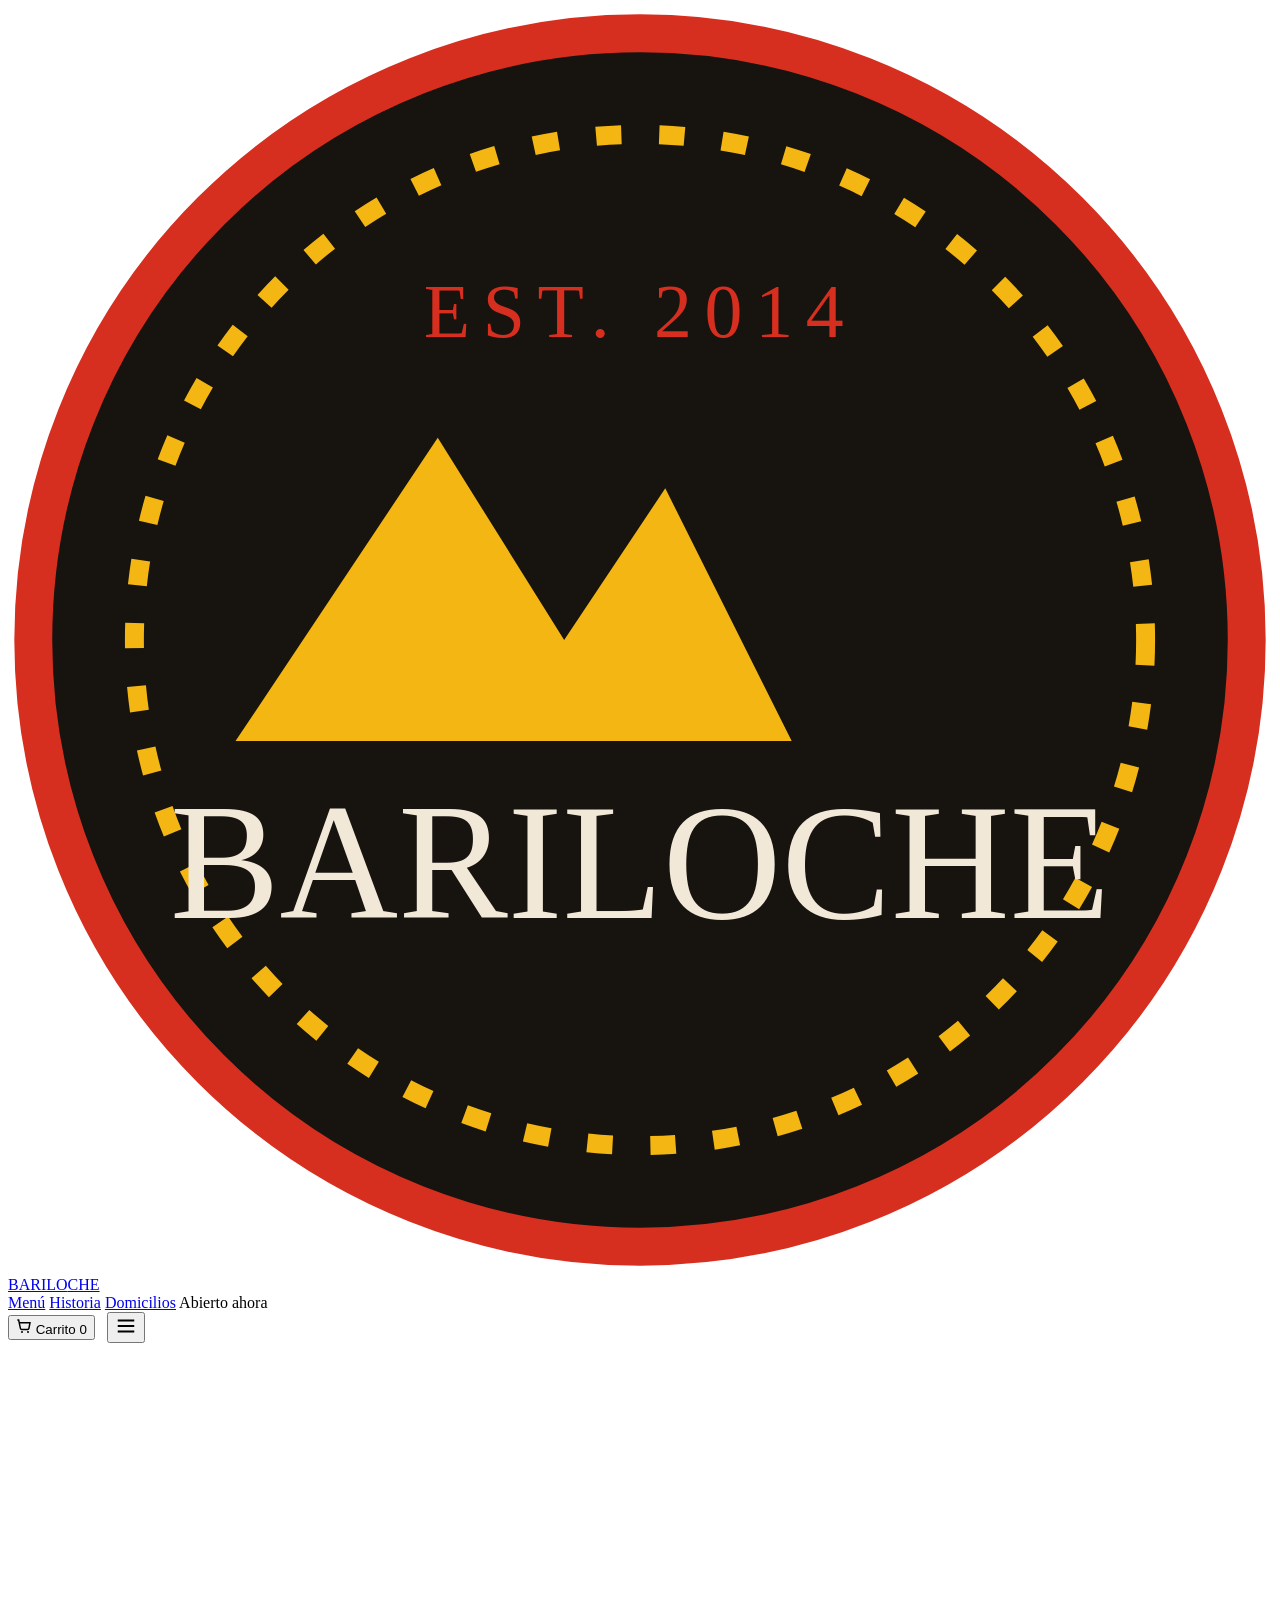
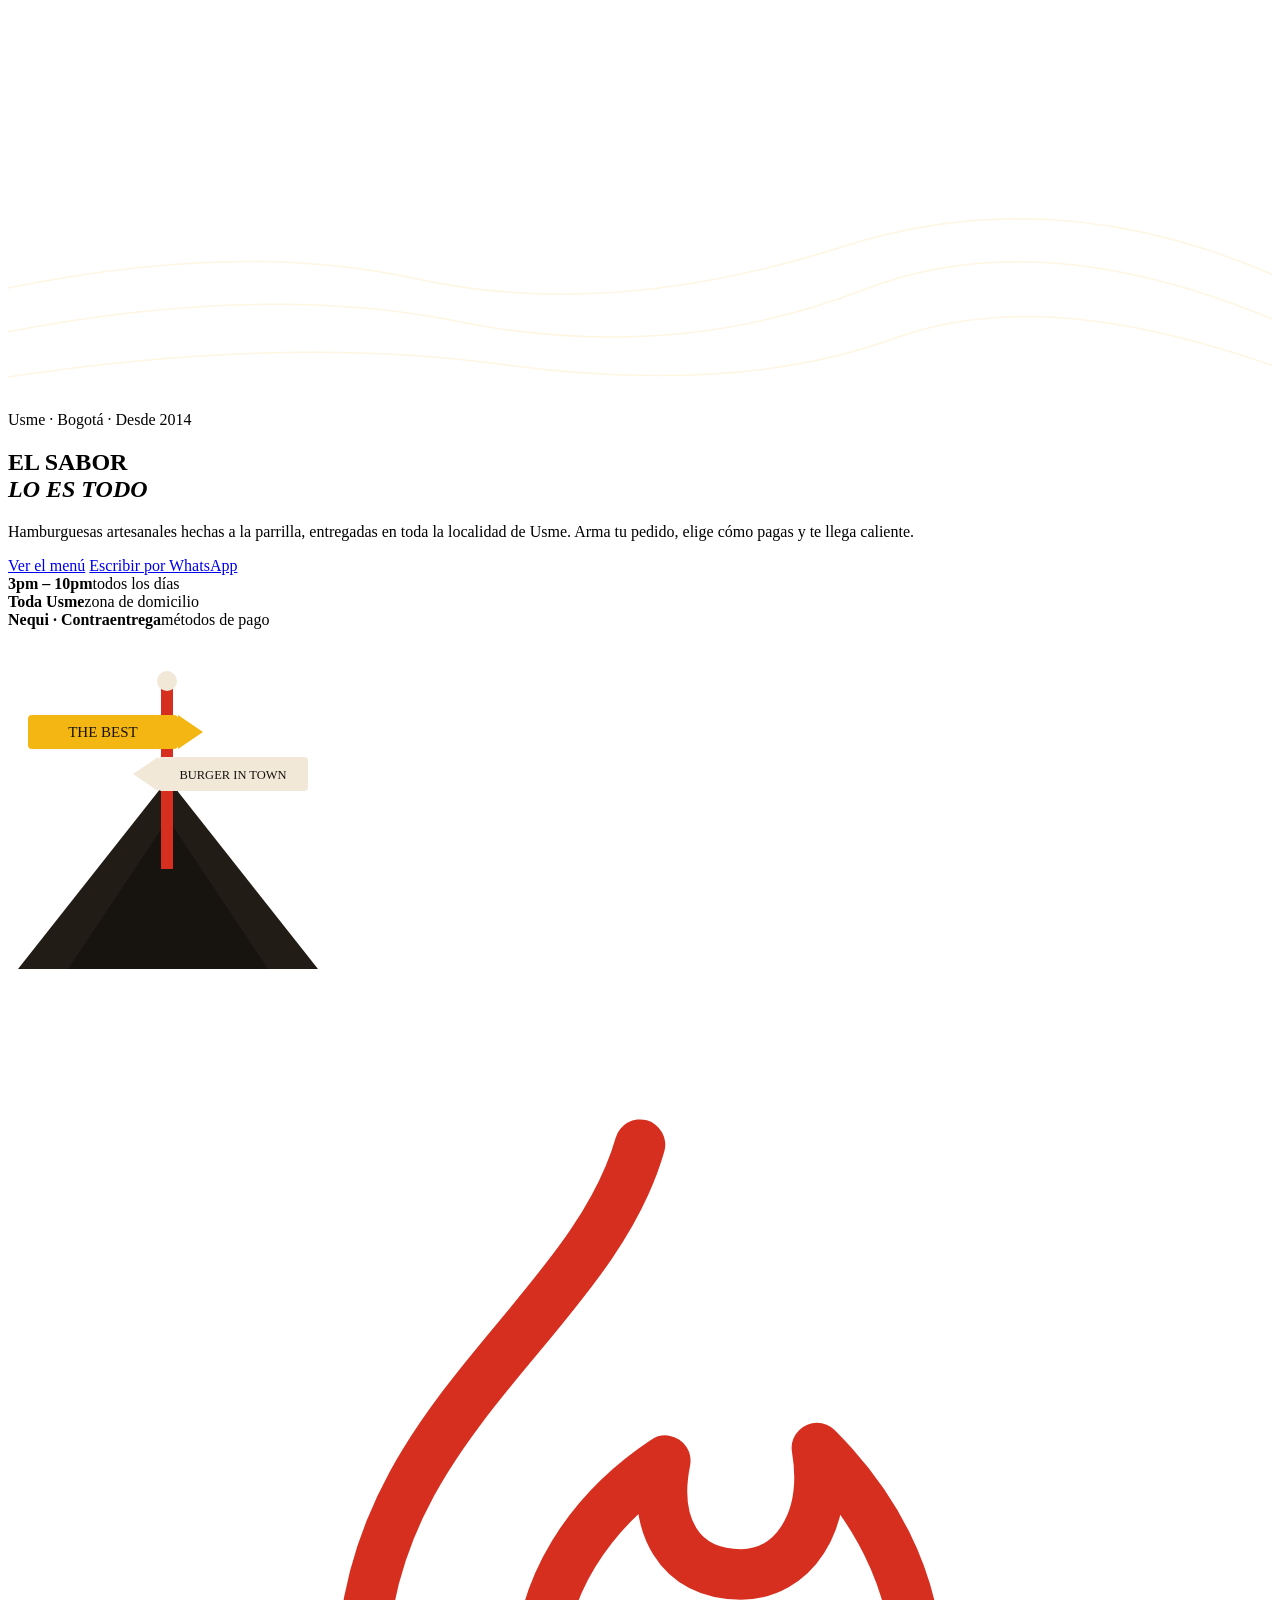
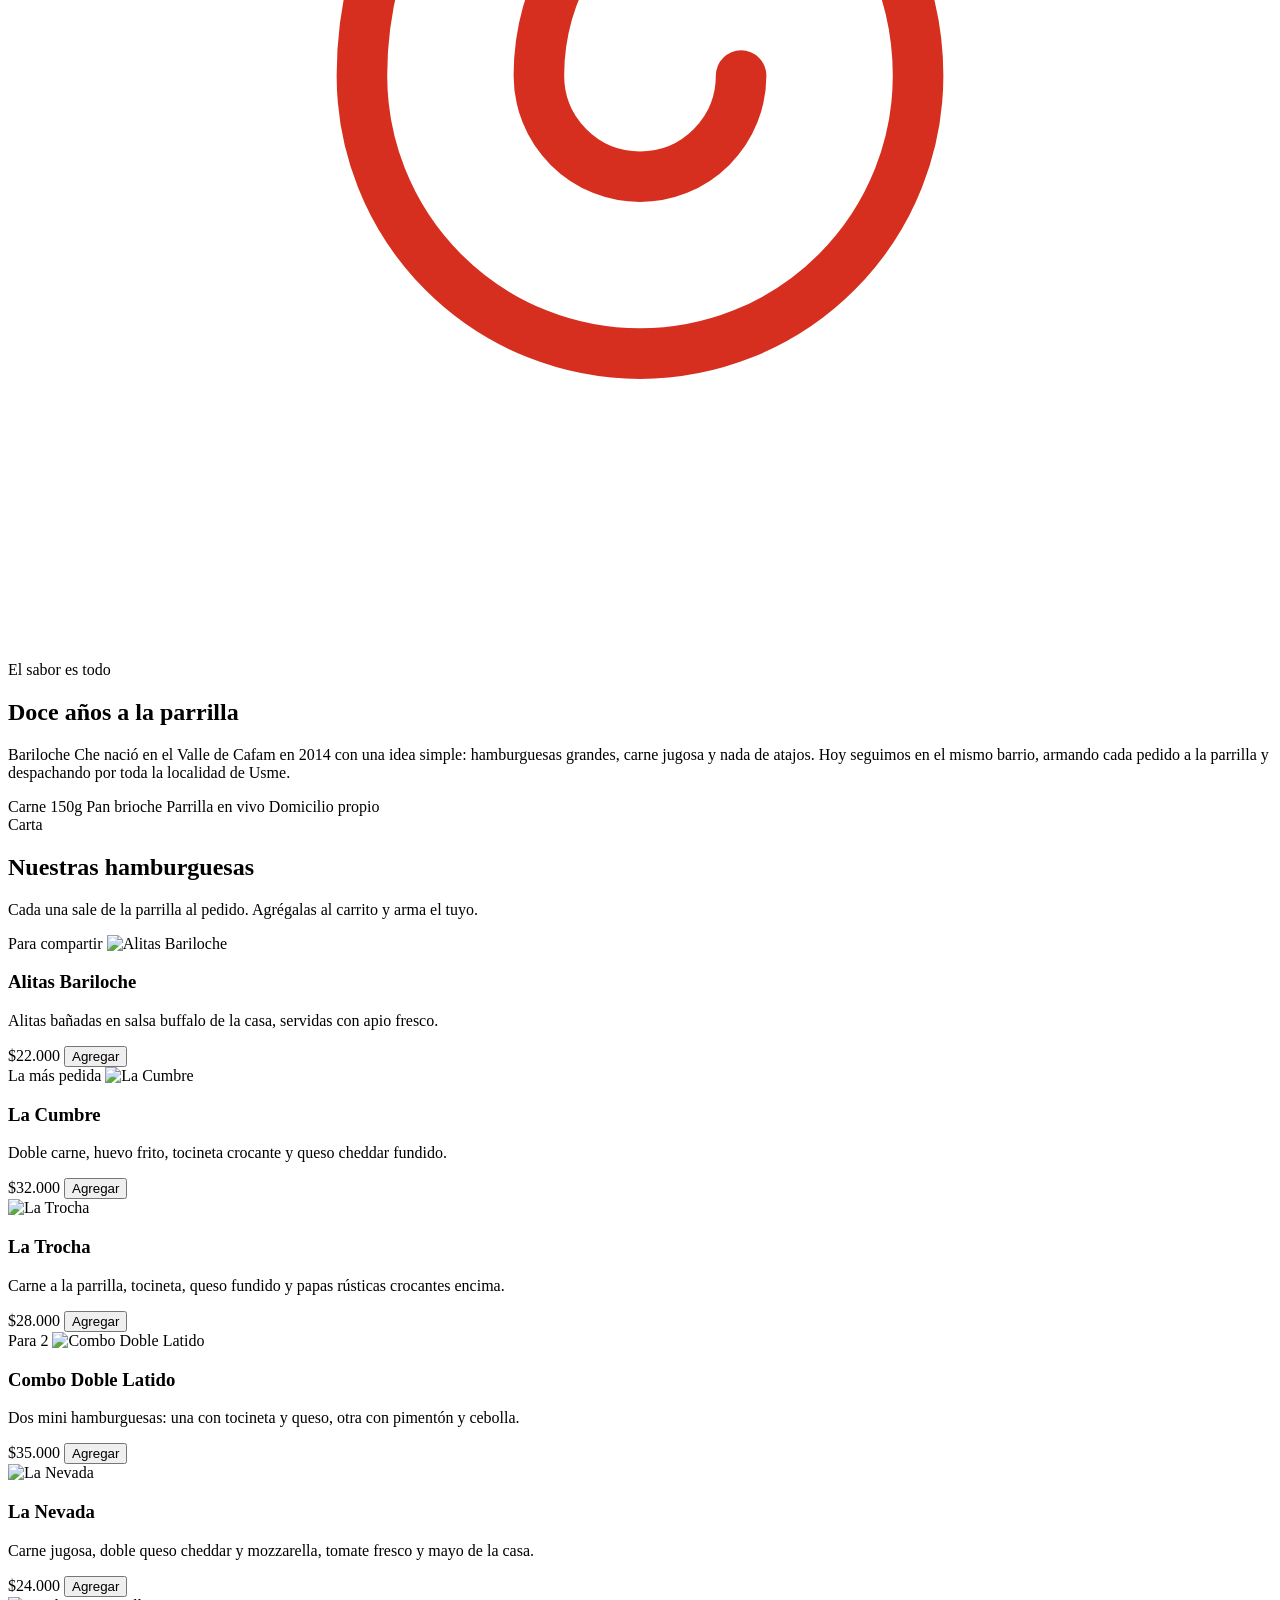
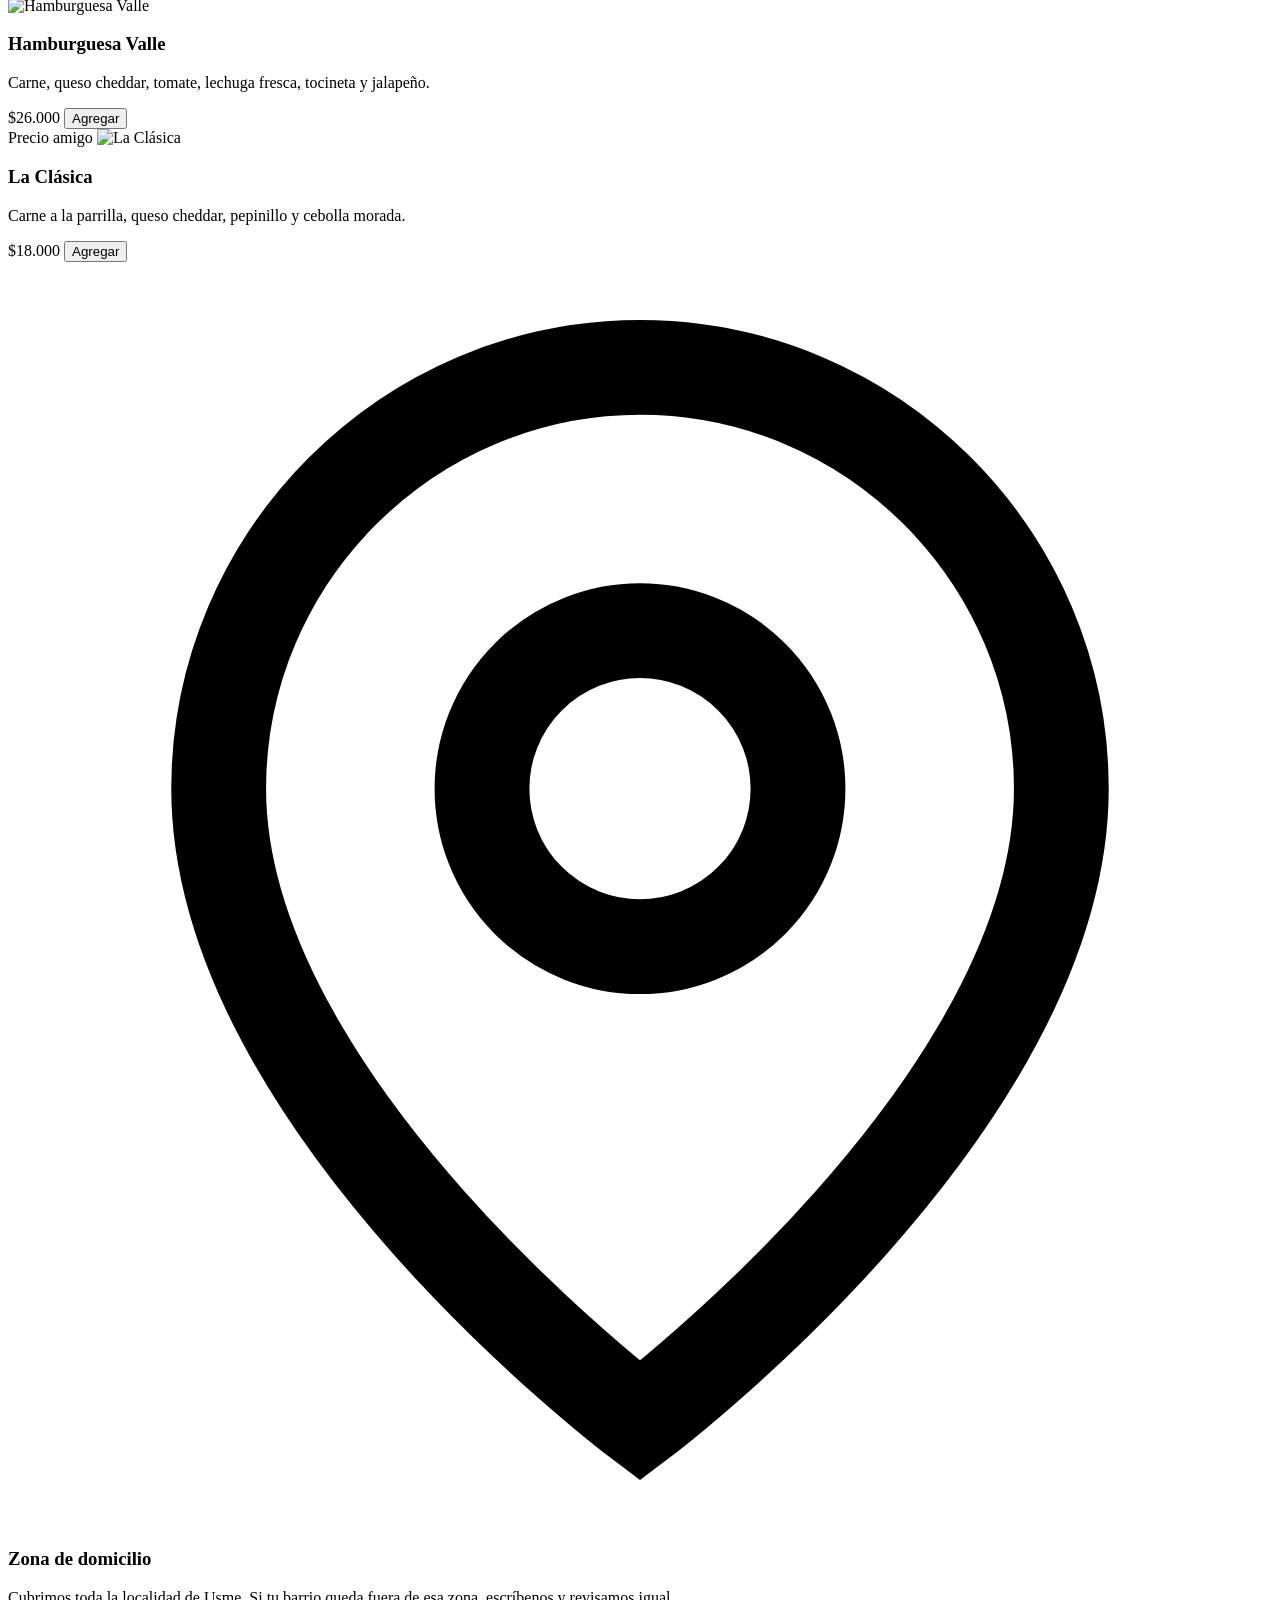
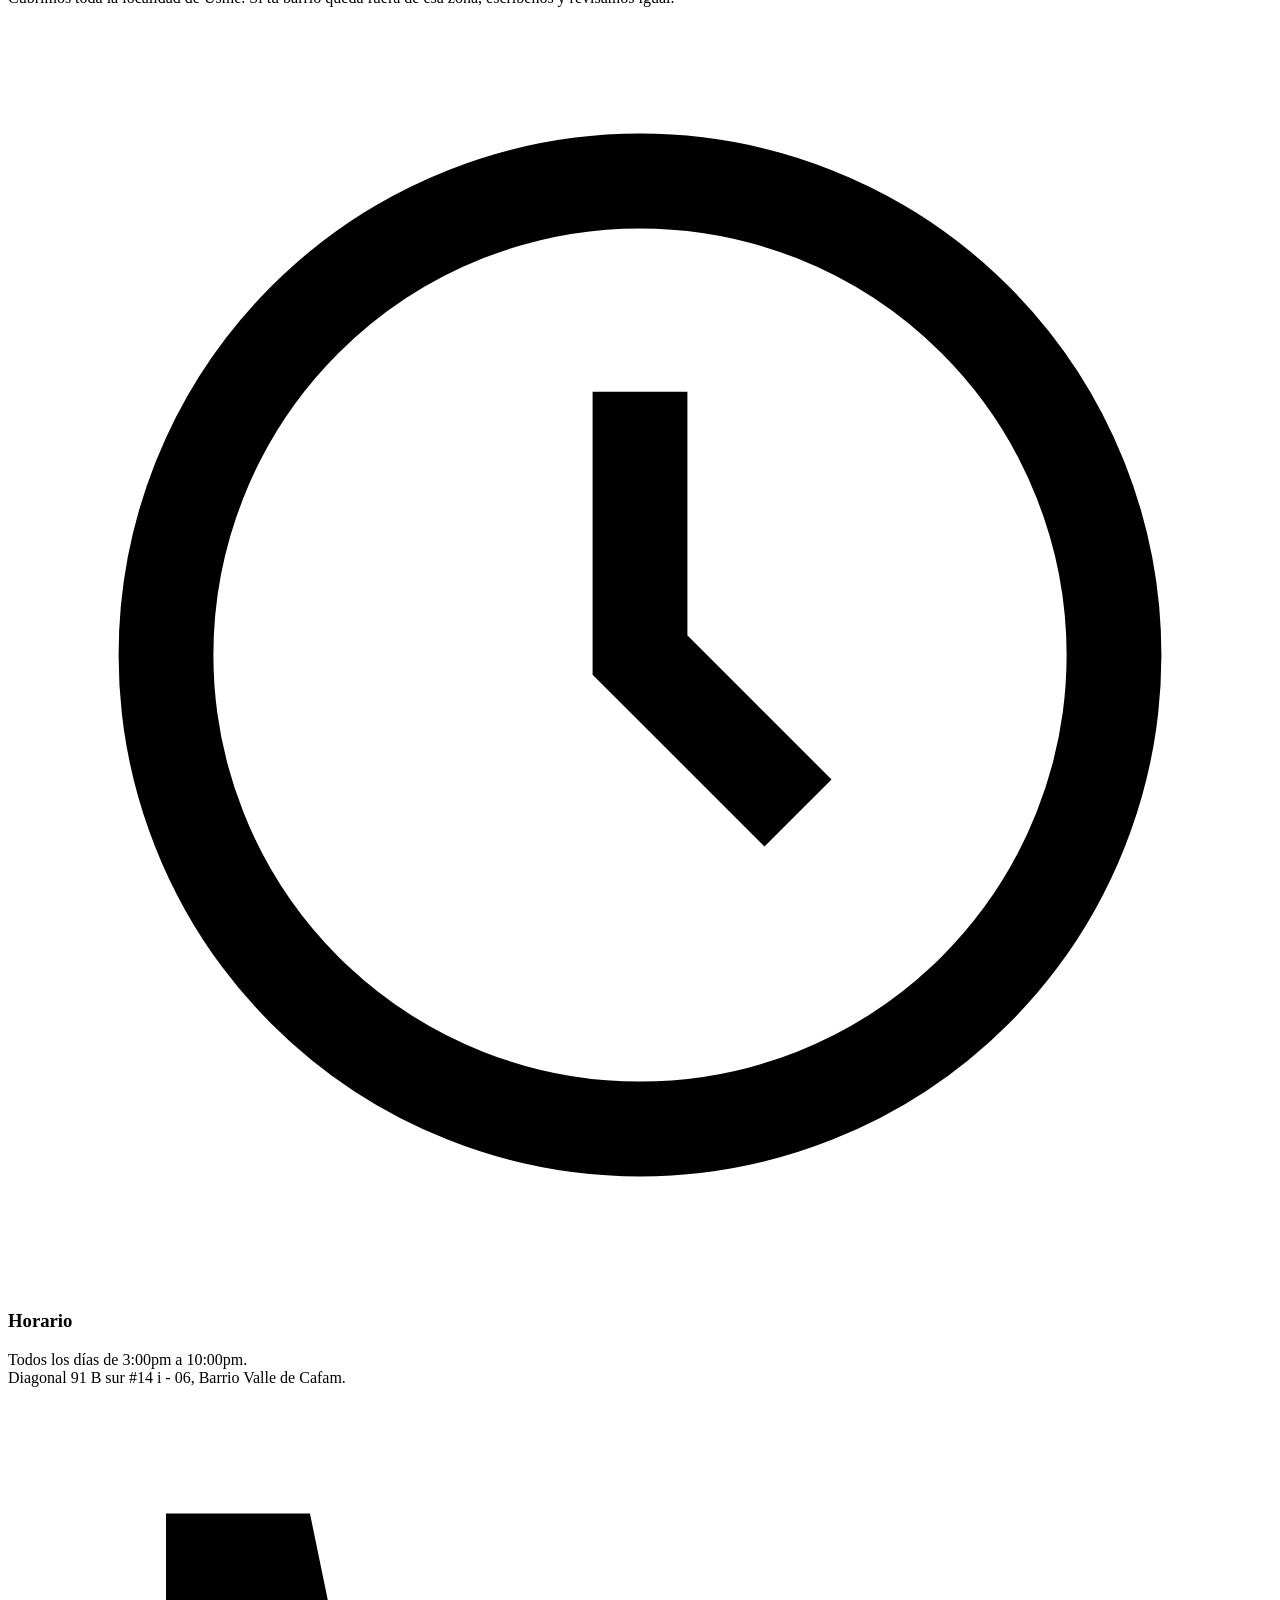
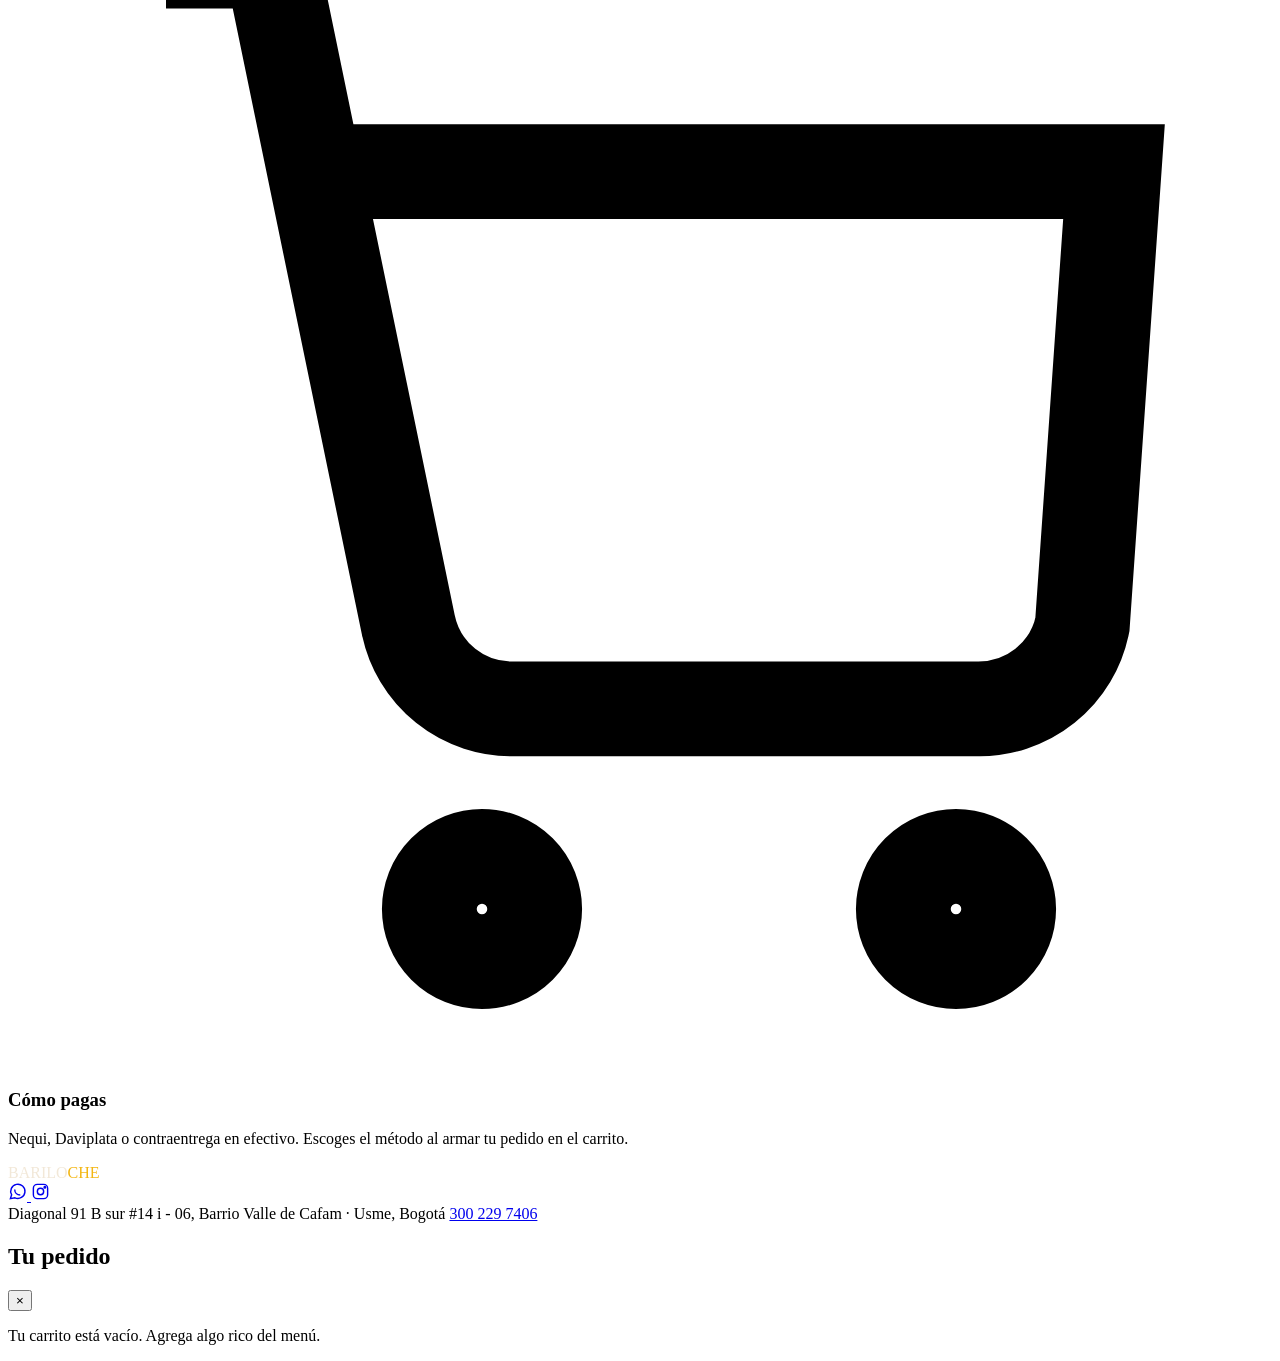
==== index.html @ b3e3cf49 "Rename index (12).html to index.html" ====
<!DOCTYPE html>
<html lang="es">
<head>
<meta charset="UTF-8">
<meta name="viewport" content="width=device-width, initial-scale=1.0">
<title>Bariloche Che · Hamburguesas artesanales en Usme, Bogotá</title>
<meta name="description" content="Bariloche Che — hamburguesas artesanales desde 2014. Pide en línea, con domicilio a toda la localidad de Usme. El sabor lo es todo.">
<link rel="preconnect" href="https://fonts.googleapis.com">
<link rel="stylesheet" href="styles.css">
</head>
<body>

<header class="site-header">
  <div class="container">
    <a href="#" class="brand-mark">
      <svg class="brand-badge" viewBox="0 0 100 100" xmlns="http://www.w3.org/2000/svg">
        <circle cx="50" cy="50" r="48" fill="#17130F"/>
        <circle cx="50" cy="50" r="48" fill="none" stroke="#D62F1F" stroke-width="3"/>
        <circle cx="50" cy="50" r="40" fill="none" stroke="#F3B613" stroke-width="1.5" stroke-dasharray="2 3"/>
        <path d="M18 58 L34 34 L44 50 L52 38 L62 58 Z" fill="#F3B613"/>
        <text x="50" y="72" text-anchor="middle" font-family="Anton" font-size="13" fill="#F2E8D8">BARILOCHE</text>
        <text x="50" y="26" text-anchor="middle" font-family="Space Mono" font-size="6" fill="#D62F1F" letter-spacing="1">EST. 2014</text>
      </svg>
      <div class="brand-word">BARILO<span>CHE</span></div>
    </a>
    <nav class="main-nav" id="mainNav">
      <a href="#menu">Menú</a>
      <a href="#historia">Historia</a>
      <a href="#domicilios">Domicilios</a>
      <span class="status-pill" id="statusPill"><span class="status-dot"></span><span id="statusText">Consultando horario</span></span>
    </nav>
    <div style="display:flex; align-items:center; gap:12px;">
      <button class="cart-btn" id="cartOpenBtn" aria-label="Ver carrito">
        <svg width="16" height="16" viewBox="0 0 24 24" fill="none" stroke="currentColor" stroke-width="2.2"><circle cx="9" cy="21" r="1.5" fill="currentColor" stroke="none"/><circle cx="18" cy="21" r="1.5" fill="currentColor" stroke="none"/><path d="M2 3h2l2.6 12.6a2 2 0 0 0 2 1.6h8.8a2 2 0 0 0 2-1.6L21 7H5.2"/></svg>
        <span id="cartLabel">Carrito</span>
        <span class="cart-count" id="cartCount">0</span>
      </button>
      <button class="nav-toggle" id="navToggle" aria-label="Abrir menú de navegación">
        <svg width="22" height="22" viewBox="0 0 24 24" fill="none" stroke="currentColor" stroke-width="2"><path d="M3 6h18M3 12h18M3 18h18"/></svg>
      </button>
    </div>
  </div>
</header>

<section class="hero">
  <svg class="contour-field" viewBox="0 0 1180 620" preserveAspectRatio="none" xmlns="http://www.w3.org/2000/svg">
    <g fill="none" stroke="#F3B613" stroke-opacity="0.12" stroke-width="1.4">
      <path d="M-50 520 Q 200 460 380 500 T 780 470 T 1230 520" />
      <path d="M-50 560 Q 220 500 420 540 T 800 510 T 1230 560" />
      <path d="M-50 600 Q 240 550 460 580 T 830 555 T 1230 600" />
    </g>
  </svg>
  <div class="container">
    <div class="hero-copy">
      <span class="eyebrow">Usme · Bogotá · Desde 2014</span>
      <h1 class="hero-title">EL SABOR<br><em>LO ES TODO</em></h1>
      <p class="hero-sub">Hamburguesas artesanales hechas a la parrilla, entregadas en toda la localidad de Usme. Arma tu pedido, elige cómo pagas y te llega caliente.</p>
      <div class="hero-ctas">
        <a href="#menu" class="btn btn-primary">Ver el menú</a>
        <a href="https://wa.me/573002297406" target="_blank" rel="noopener" class="btn btn-ghost">Escribir por WhatsApp</a>
      </div>
      <div class="hero-meta">
        <div><strong>3pm – 10pm</strong>todos los días</div>
        <div><strong>Toda Usme</strong>zona de domicilio</div>
        <div><strong>Nequi · Contraentrega</strong>métodos de pago</div>
      </div>
    </div>
    <div class="signpost-wrap">
      <svg width="320" height="360" viewBox="0 0 320 360" xmlns="http://www.w3.org/2000/svg">
        <polygon points="10,340 160,150 310,340" fill="#221C16"/>
        <polygon points="60,340 160,190 260,340" fill="#17130F"/>
        <rect x="153" y="60" width="12" height="180" fill="#D62F1F"/>
        <g id="signArrow1">
          <rect x="20" y="86" width="150" height="34" rx="4" fill="#F3B613"/>
          <polygon points="170,86 195,103 170,120" fill="#F3B613"/>
          <text x="95" y="108" text-anchor="middle" font-family="Anton" font-size="15" fill="#17130F">THE BEST</text>
        </g>
        <g id="signArrow2">
          <rect x="150" y="128" width="150" height="34" rx="4" fill="#F2E8D8"/>
          <polygon points="150,128 125,145 150,162" fill="#F2E8D8"/>
          <text x="225" y="150" text-anchor="middle" font-family="Anton" font-size="12.5" fill="#17130F">BURGER IN TOWN</text>
        </g>
        <circle cx="159" cy="52" r="10" fill="#F2E8D8"/>
      </svg>
    </div>
  </div>
</section>

<section class="story" id="historia">
  <div class="container">
    <svg class="story-icon" viewBox="0 0 100 100" xmlns="http://www.w3.org/2000/svg">
      <path d="M50 12c-4 14-22 22-22 42a22 22 0 0 0 44 0c0-8-4-14-8-18 1 6-2 10-6 10-5 0-7-4-6-9-6 4-10 10-10 17a8 8 0 0 0 16 0" fill="none" stroke="#D62F1F" stroke-width="4" stroke-linecap="round" stroke-linejoin="round"/>
    </svg>
    <div>
      <span class="eyebrow">El sabor es todo</span>
      <h2>Doce años a la parrilla</h2>
      <p>Bariloche Che nació en el Valle de Cafam en 2014 con una idea simple: hamburguesas grandes, carne jugosa y nada de atajos. Hoy seguimos en el mismo barrio, armando cada pedido a la parrilla y despachando por toda la localidad de Usme.</p>
      <div class="story-tags">
        <span>Carne 150g</span>
        <span>Pan brioche</span>
        <span>Parrilla en vivo</span>
        <span>Domicilio propio</span>
      </div>
    </div>
  </div>
</section>

<section class="menu" id="menu">
  <div class="container">
    <div class="section-head">
      <div>
        <span class="eyebrow">Carta</span>
        <h2>Nuestras hamburguesas</h2>
        <p>Cada una sale de la parrilla al pedido. Agrégalas al carrito y arma el tuyo.</p>
      </div>
    </div>
    <div class="menu-grid" id="menuGrid"></div>
  </div>
</section>

<section class="zone" id="domicilios">
  <div class="container">
    <div class="zone-card">
      <svg class="icon" viewBox="0 0 24 24" fill="none" stroke="currentColor" stroke-width="1.8"><path d="M12 2c-4.4 0-8 3.6-8 8 0 6 8 12 8 12s8-6 8-12c0-4.4-3.6-8-8-8z"/><circle cx="12" cy="10" r="3"/></svg>
      <h3>Zona de domicilio</h3>
      <p>Cubrimos toda la localidad de Usme. Si tu barrio queda fuera de esa zona, escríbenos y revisamos igual.</p>
    </div>
    <div class="zone-card">
      <svg class="icon" viewBox="0 0 24 24" fill="none" stroke="currentColor" stroke-width="1.8"><circle cx="12" cy="12" r="9"/><path d="M12 7v5l3 3"/></svg>
      <h3>Horario</h3>
      <p>Todos los días de 3:00pm a 10:00pm.<br>Diagonal 91 B sur #14 i - 06, Barrio Valle de Cafam.</p>
    </div>
    <div class="zone-card">
      <svg class="icon" viewBox="0 0 24 24" fill="none" stroke="currentColor" stroke-width="1.8"><path d="M3 3h2l2.6 12.6a2 2 0 0 0 2 1.6h8.8a2 2 0 0 0 2-1.6L21 7H5.2"/><circle cx="9" cy="21" r="1"/><circle cx="18" cy="21" r="1"/></svg>
      <h3>Cómo pagas</h3>
      <p>Nequi, Daviplata o contraentrega en efectivo. Escoges el método al armar tu pedido en el carrito.</p>
    </div>
  </div>
</section>

<footer class="site-footer">
  <div class="container">
    <div class="footer-top">
      <div class="brand-word" style="color:#F2E8D8;">BARILO<span style="color:#F3B613;">CHE</span></div>
      <div class="footer-socials">
        <a href="https://wa.me/573002297406" target="_blank" rel="noopener" aria-label="WhatsApp">
          <svg width="19" height="19" viewBox="0 0 24 24" fill="none" stroke="currentColor" stroke-width="1.8"><path d="M3 21l1.6-4.8A9 9 0 1 1 8.8 20L3 21z"/><path d="M8.5 9.5c0 4 3 7 7 7"/></svg>
        </a>
        <a href="https://instagram.com/barilo_che.co" target="_blank" rel="noopener" aria-label="Instagram">
          <svg width="19" height="19" viewBox="0 0 24 24" fill="none" stroke="currentColor" stroke-width="1.8"><rect x="3" y="3" width="18" height="18" rx="5"/><circle cx="12" cy="12" r="4"/><circle cx="17.5" cy="6.5" r="1"/></svg>
        </a>
      </div>
    </div>
    <div class="footer-bottom">
      <span>Diagonal 91 B sur #14 i - 06, Barrio Valle de Cafam · Usme, Bogotá</span>
      <a href="https://wa.me/573002297406" target="_blank" rel="noopener">300 229 7406</a>
    </div>
  </div>
</footer>

<div class="overlay" id="overlay"></div>

<aside class="cart-drawer" id="cartDrawer" aria-label="Carrito de compras">
  <div class="cart-head">
    <h2>Tu pedido</h2>
    <button class="cart-close" id="cartCloseBtn" aria-label="Cerrar carrito">&times;</button>
  </div>
  <div class="cart-items" id="cartItems">
    <p class="cart-empty">Tu carrito está vacío. Agrega algo rico del menú.</p>
  </div>
  <div class="cart-summary" id="cartSummary" style="display:none;">
    <div class="zone-note">Domicilios solo dentro de la localidad de Usme. El valor se confirma por WhatsApp según tu dirección.</div>
    <div class="summary-row"><span>Subtotal</span><span id="subtotalOut">$0</span></div>
    <div class="summary-row total"><span>Total</span><span id="totalOut">$0</span></div>
    <div class="eyebrow" style="margin: 14px 0 8px;">Método de pago</div>
    <div class="pay-options" id="payOptions">
      <button data-pay="Nequi" class="active">Nequi</button>
      <button data-pay="Daviplata">Daviplata</button>
      <button data-pay="Contraentrega">Contraentrega</button>
    </div>
    <button class="checkout-btn" id="checkoutBtn">
      <svg width="17" height="17" viewBox="0 0 24 24" fill="none" stroke="currentColor" stroke-width="2"><path d="M3 21l1.6-4.8A9 9 0 1 1 8.8 20L3 21z"/></svg>
      Enviar pedido por WhatsApp
    </button>
  </div>
</aside>

<div class="toast" id="toast"></div>

<script src="script.js"></script>
</body>
</html>
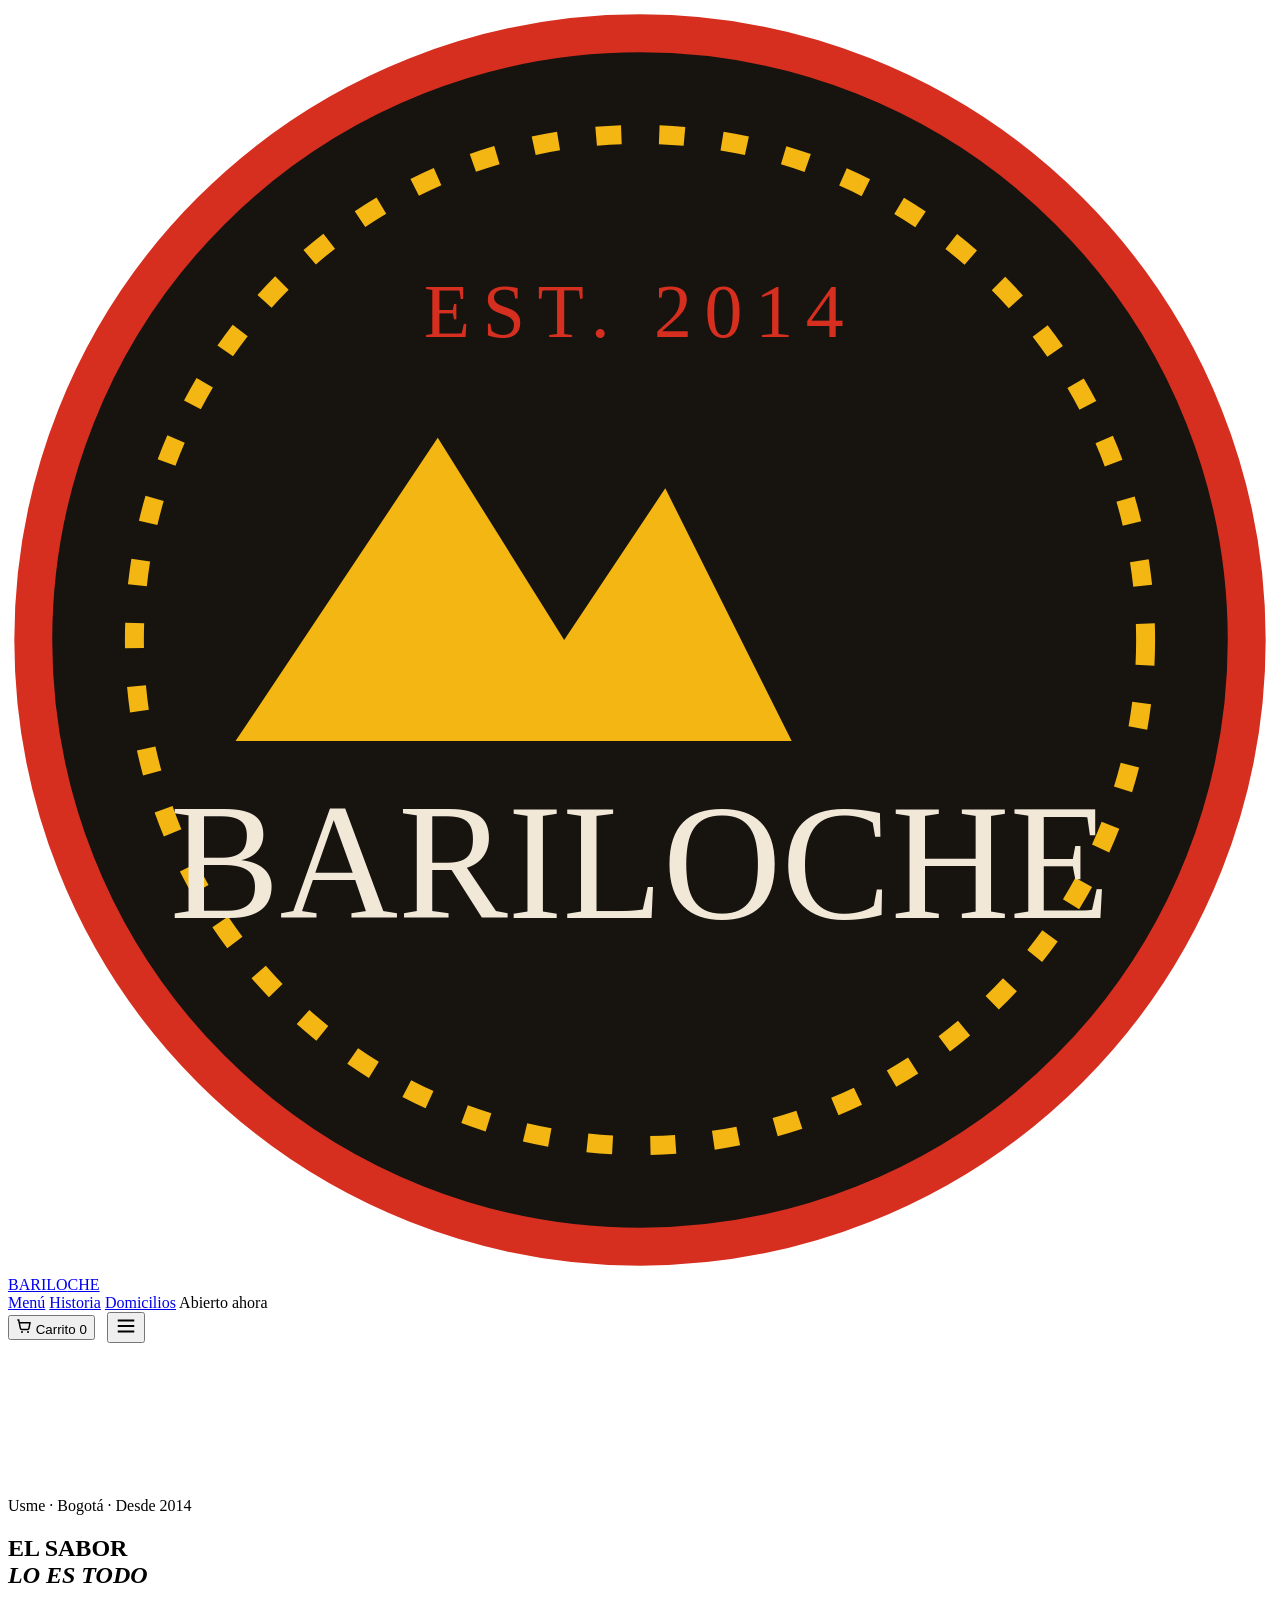
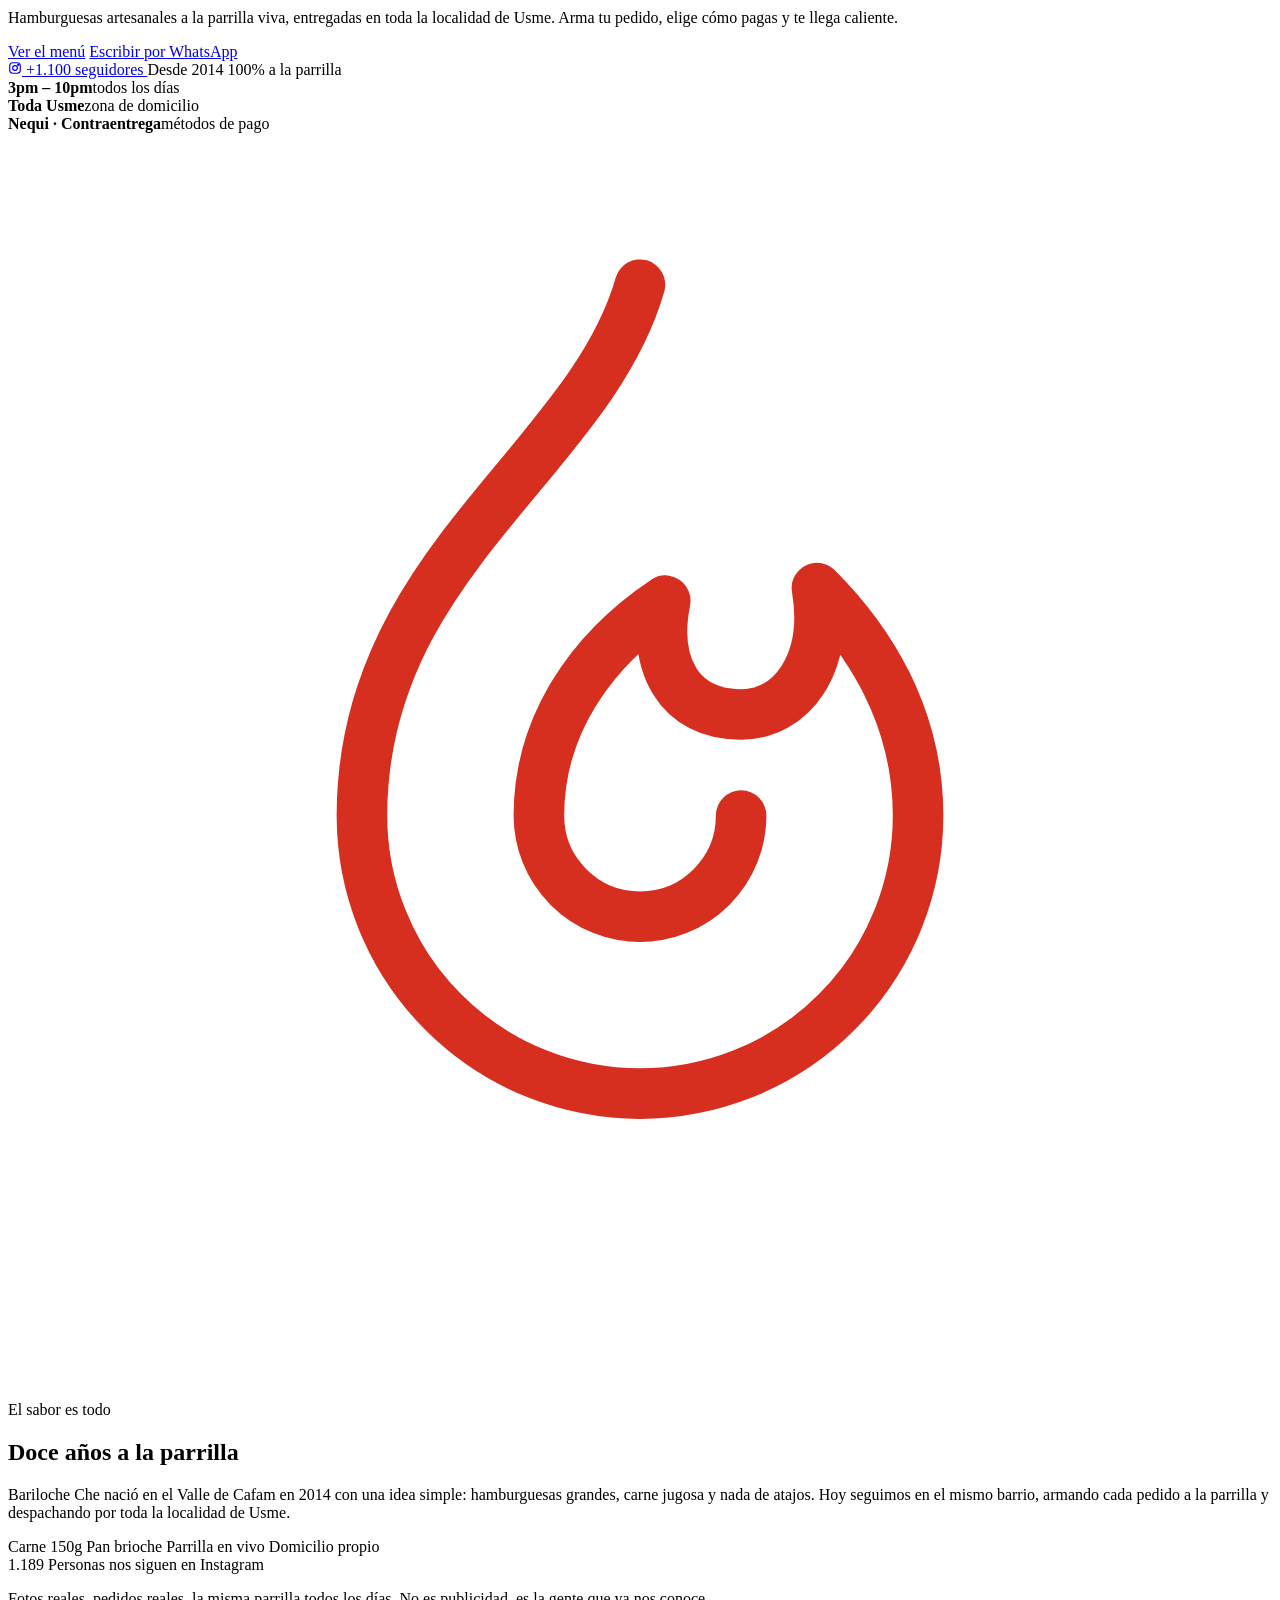
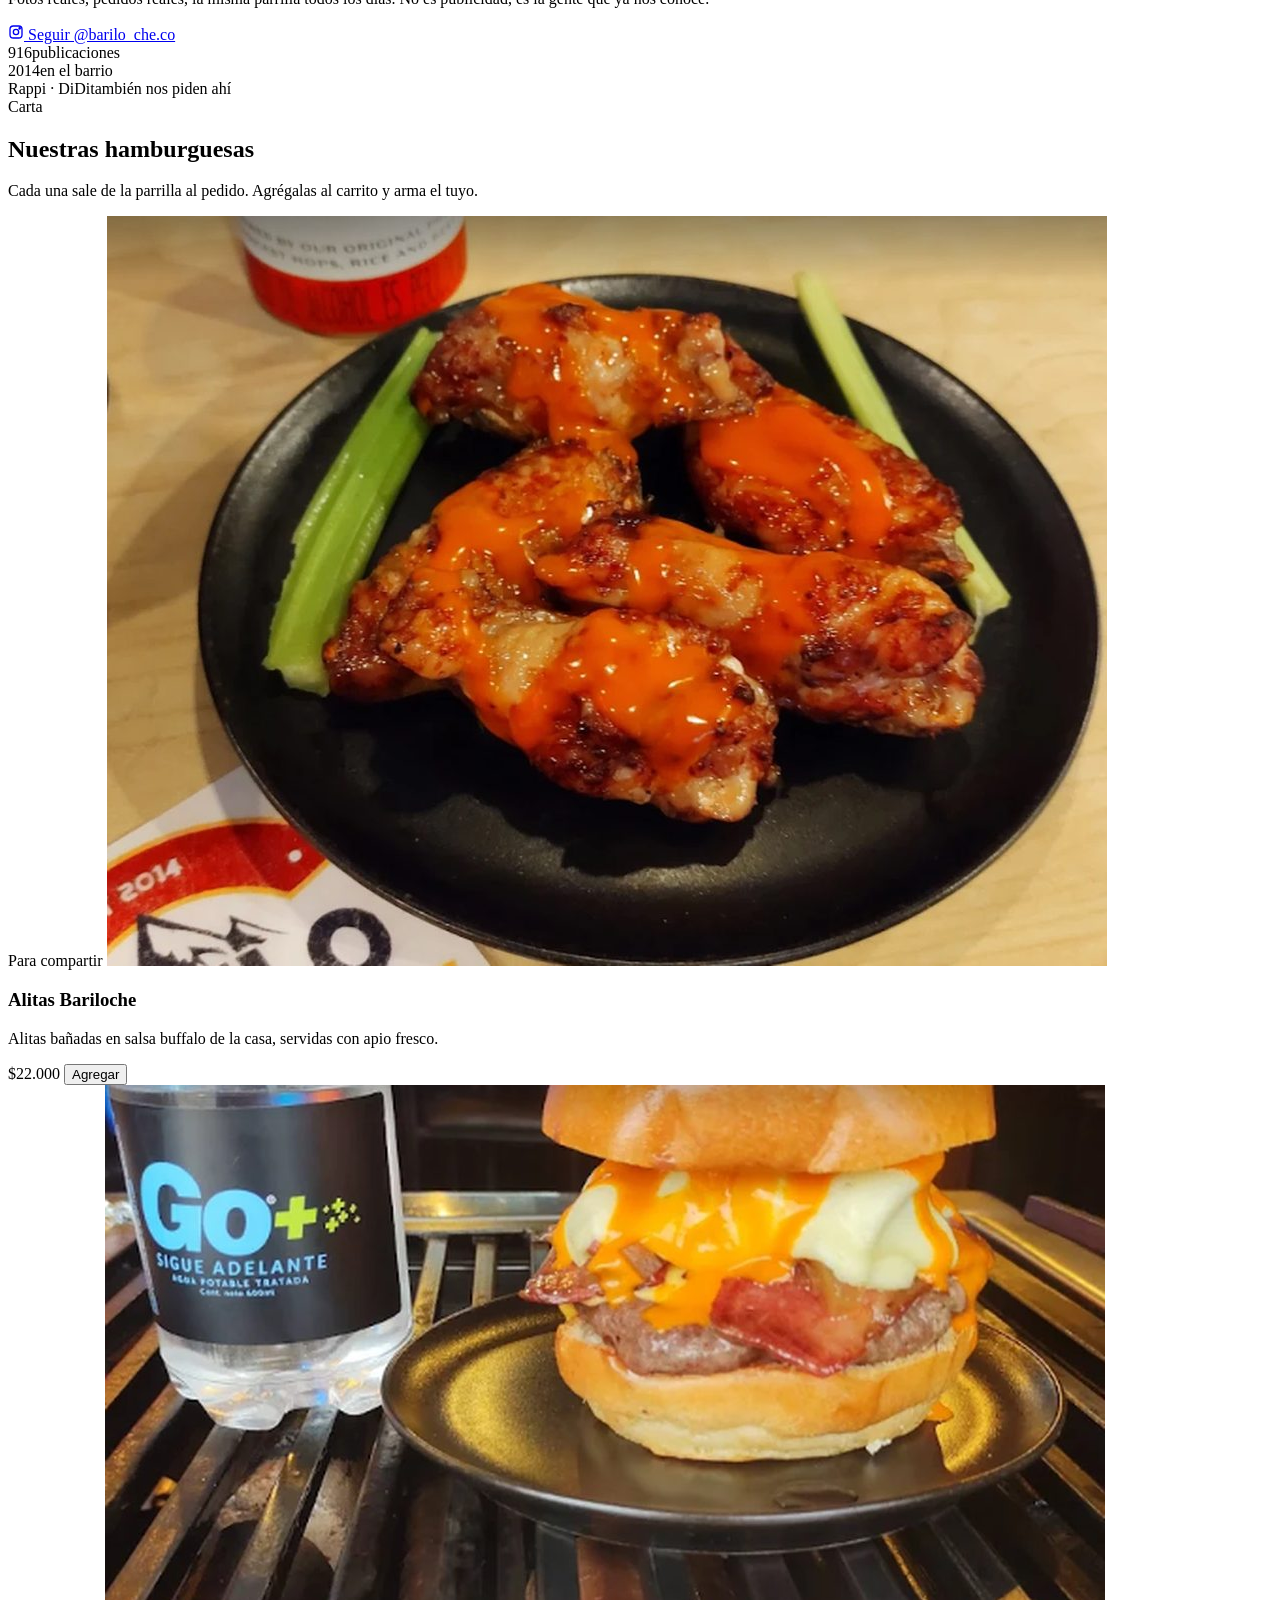
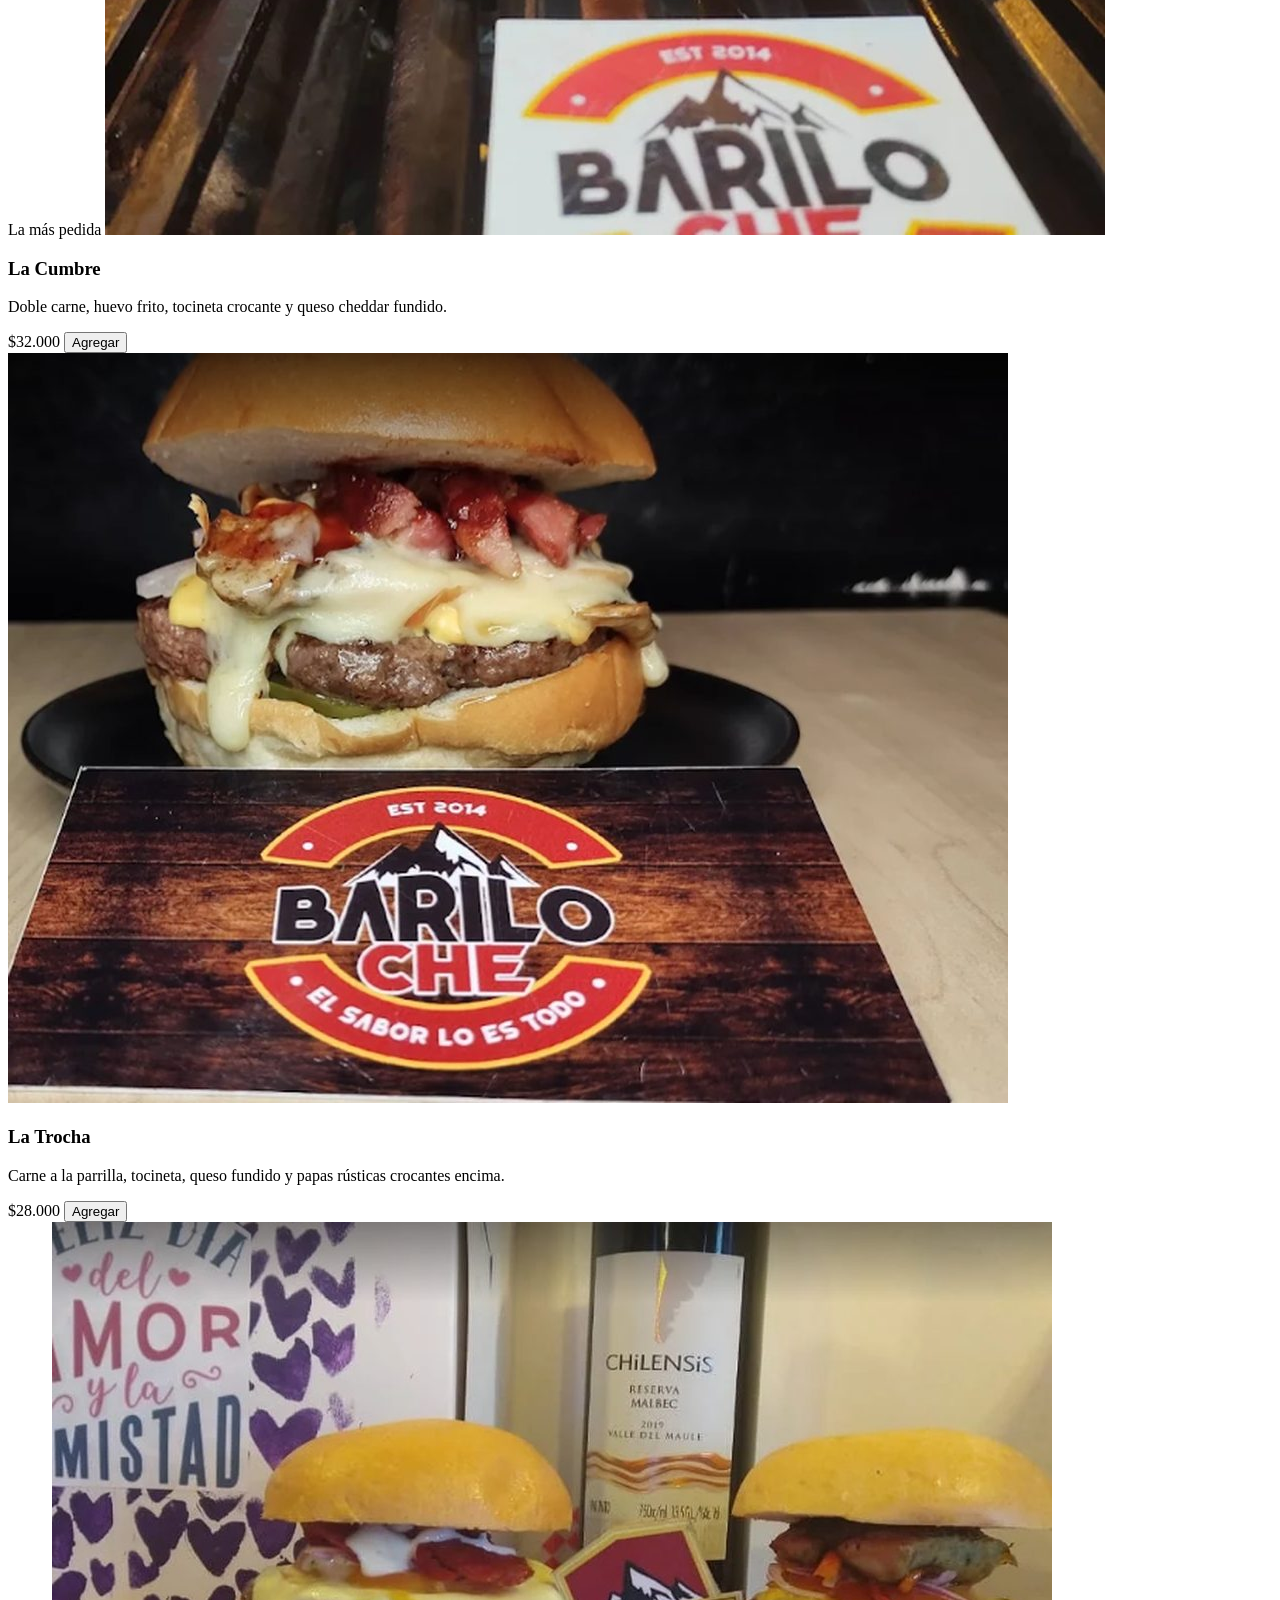
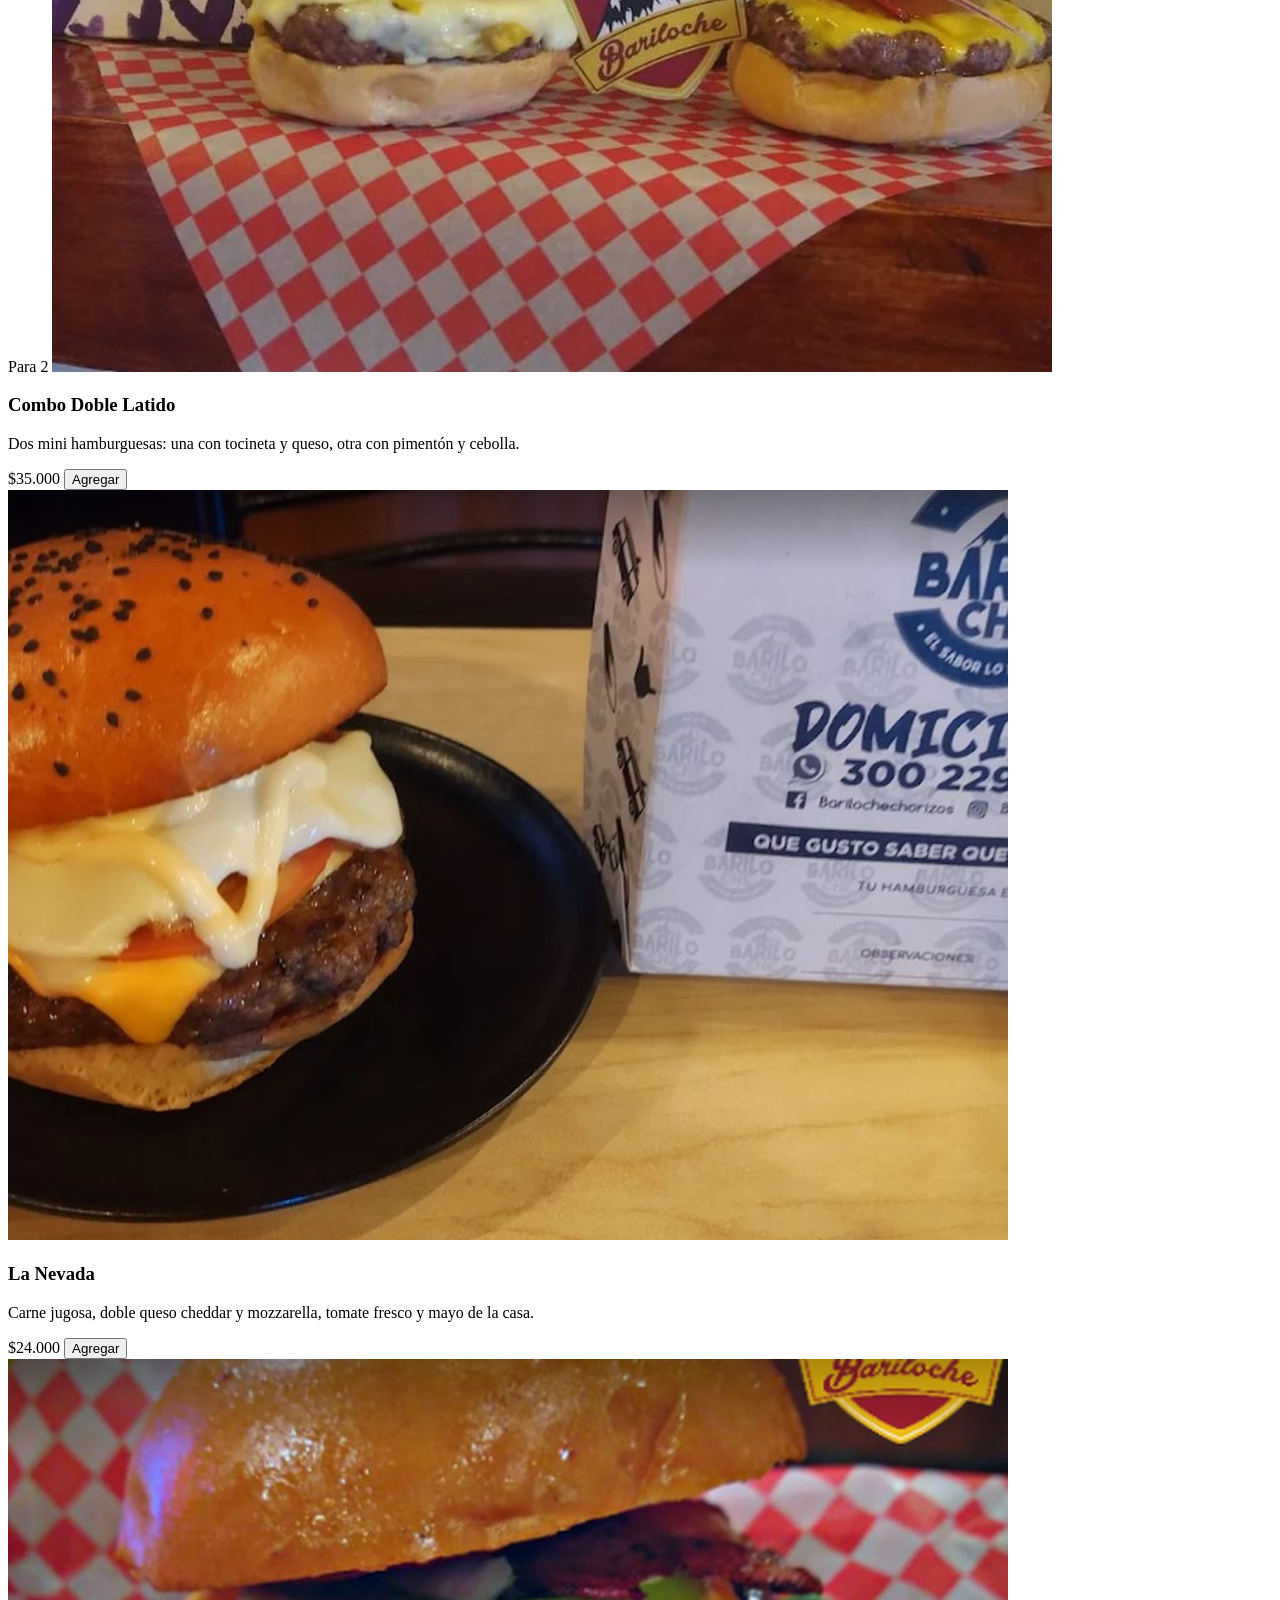
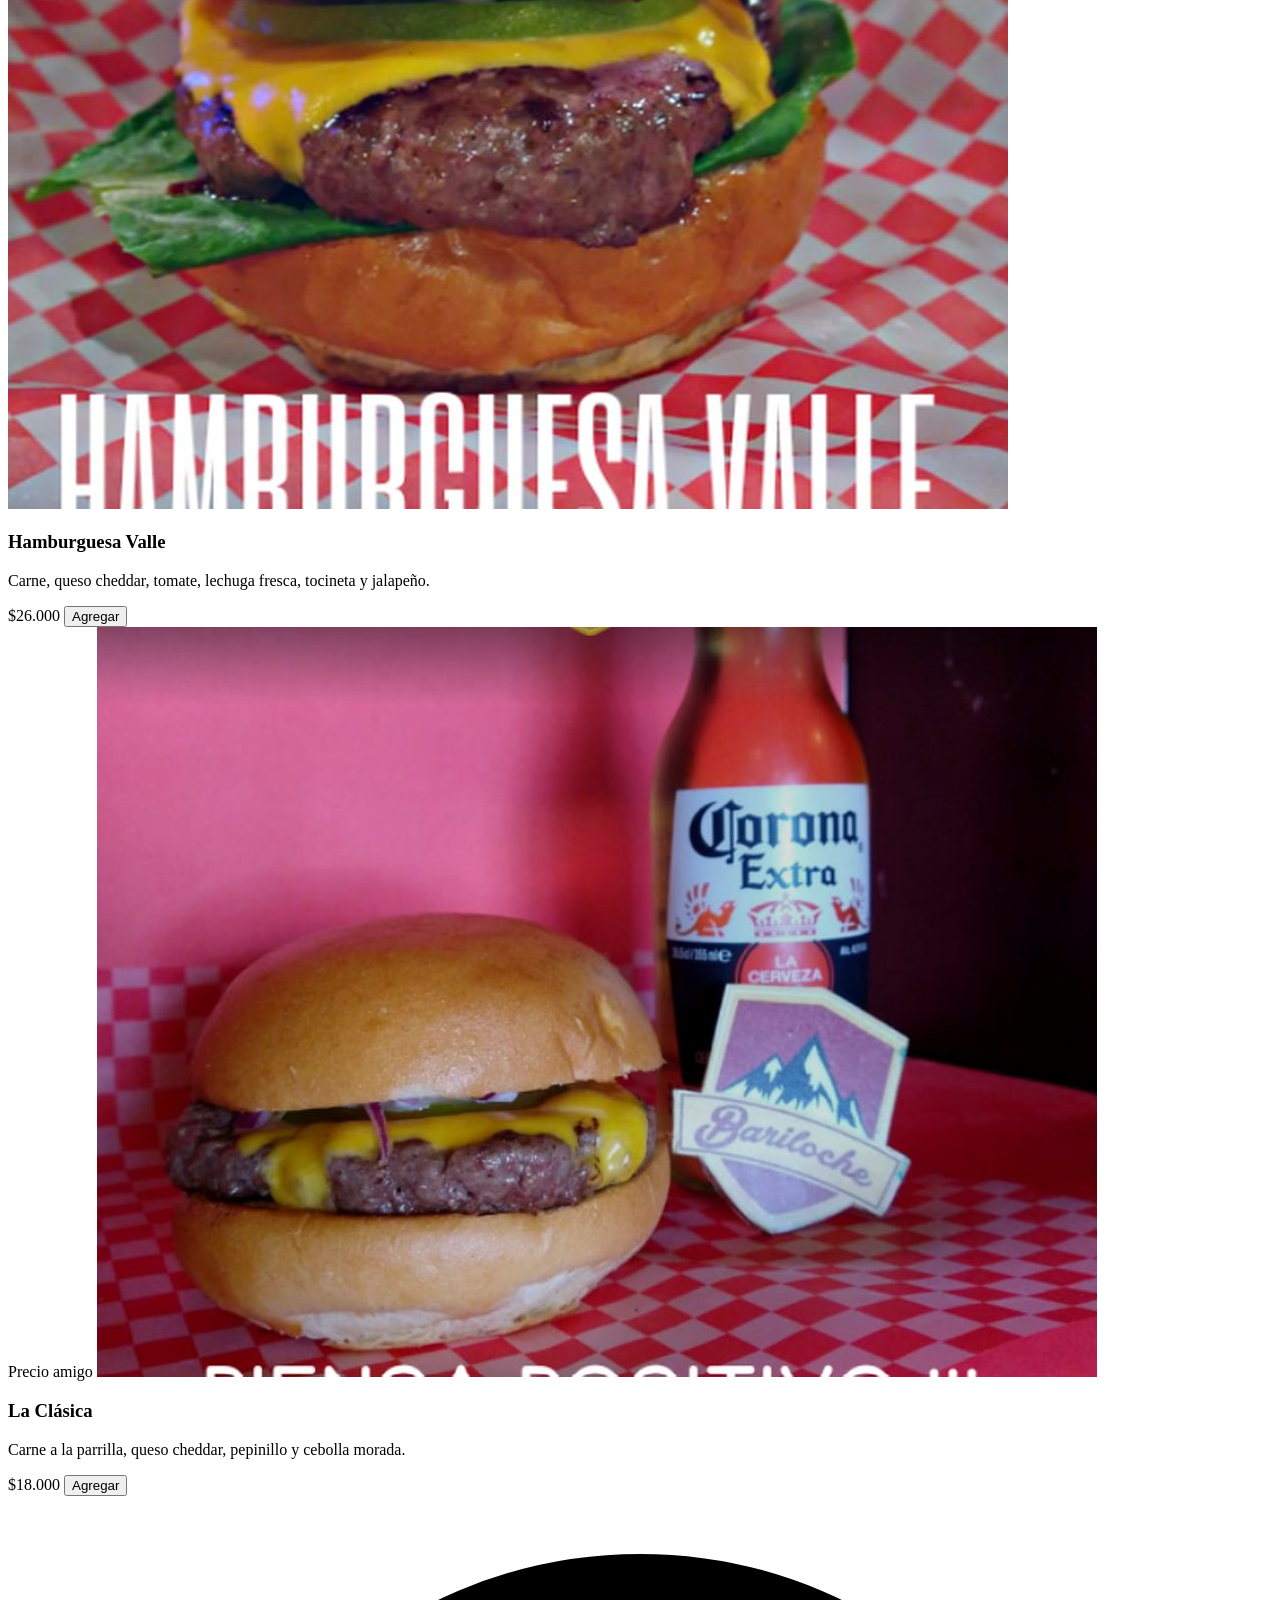
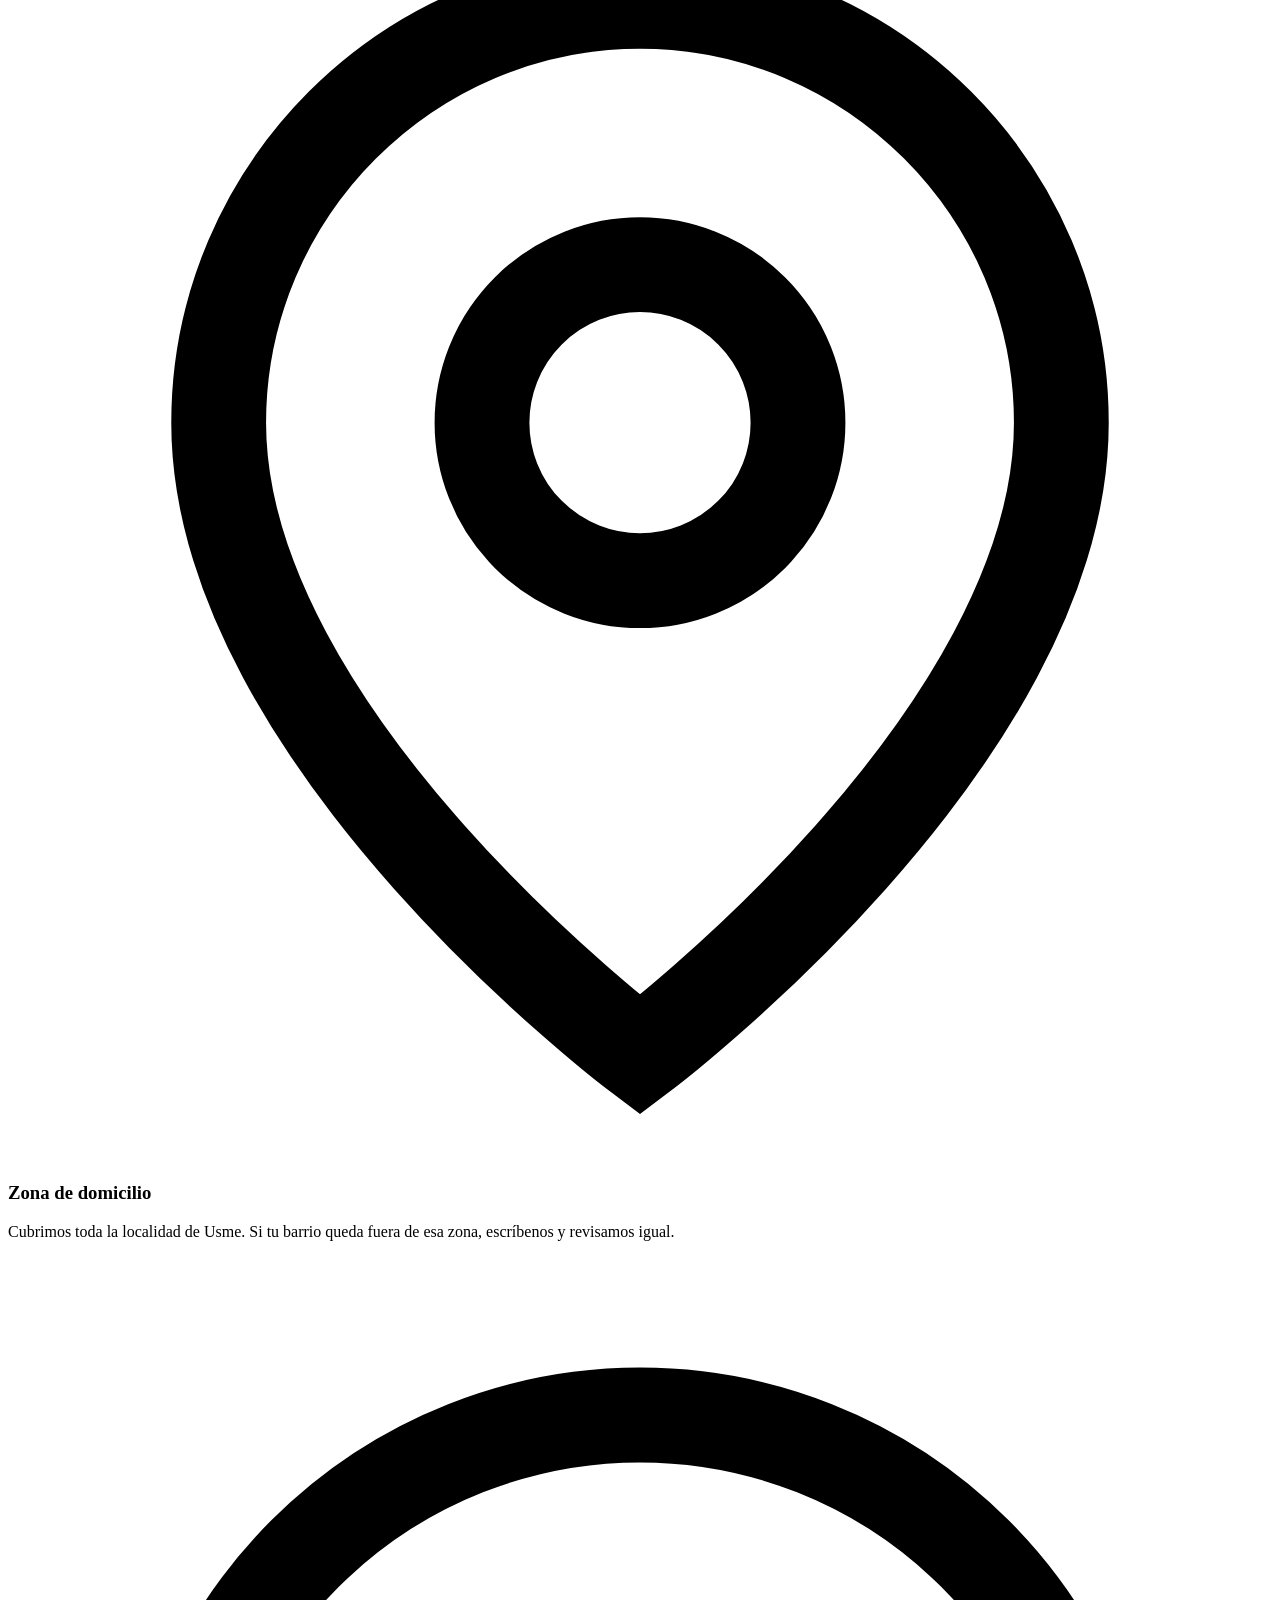
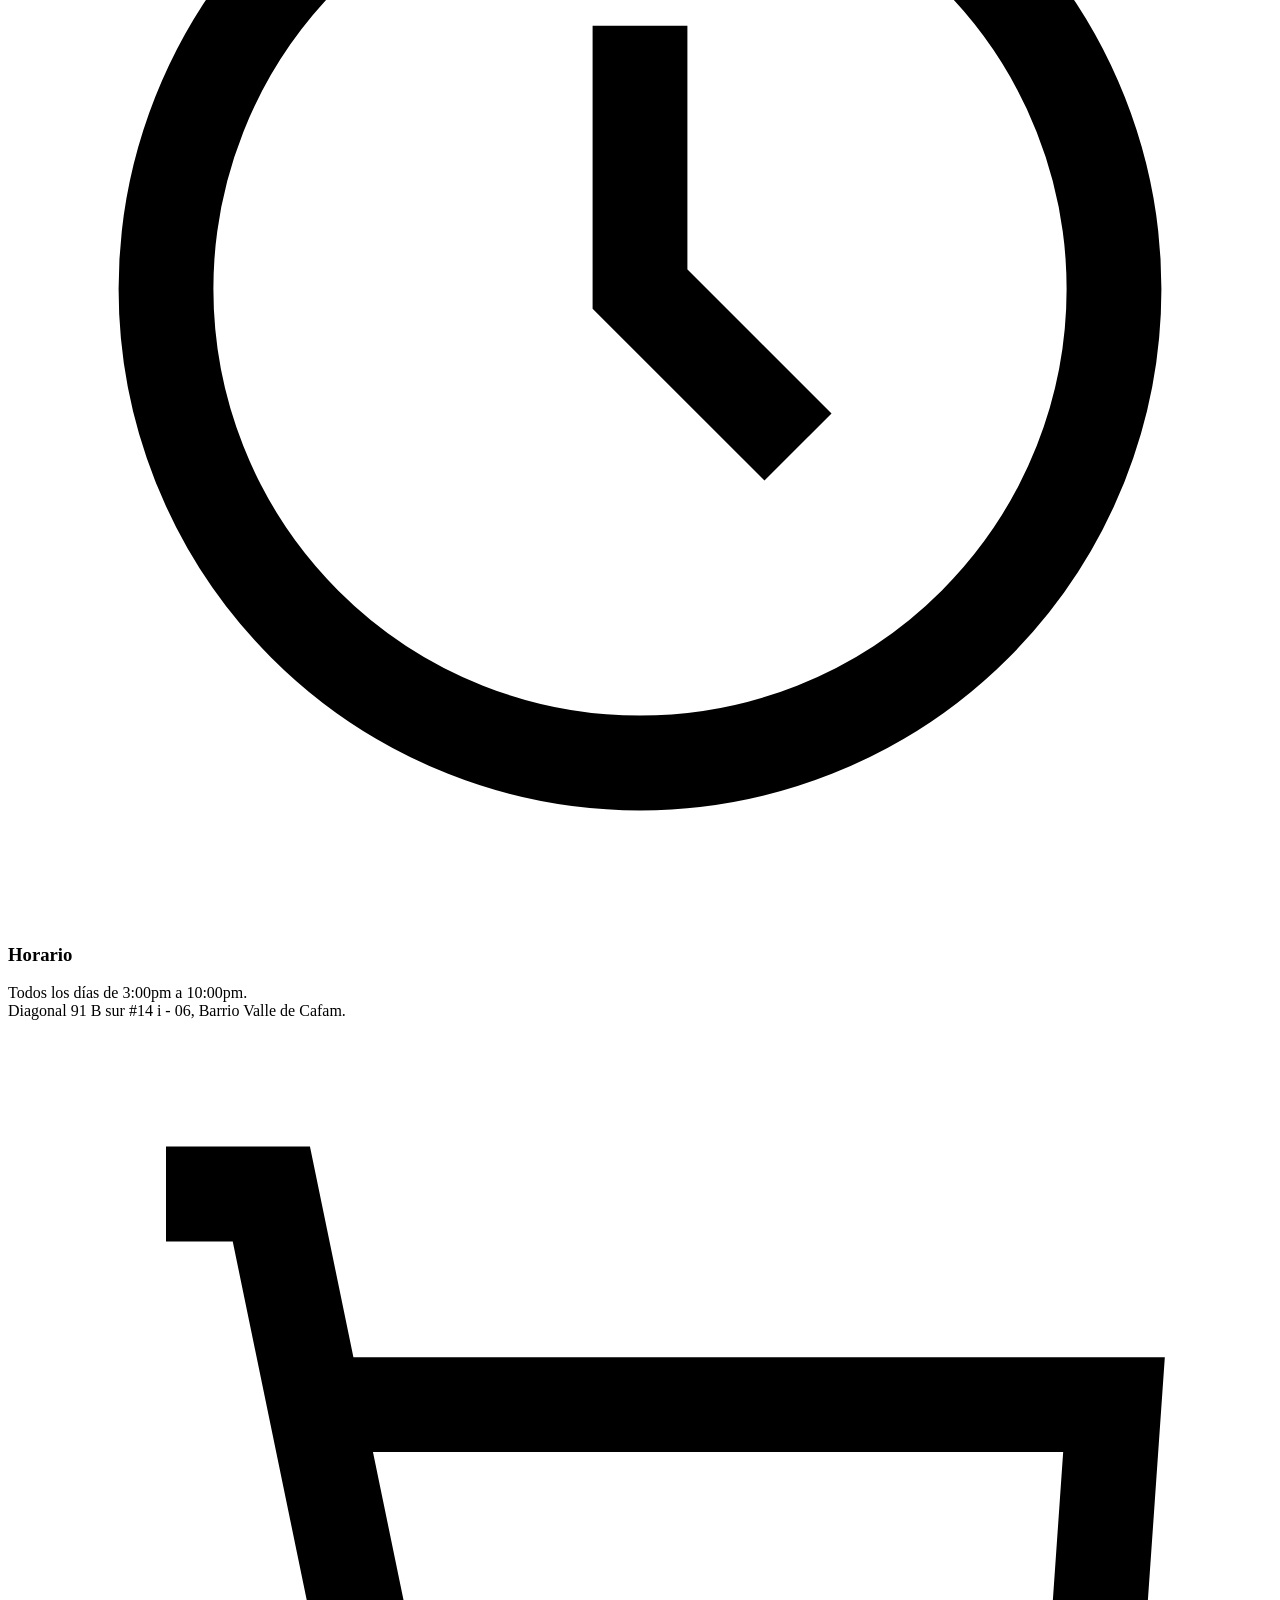
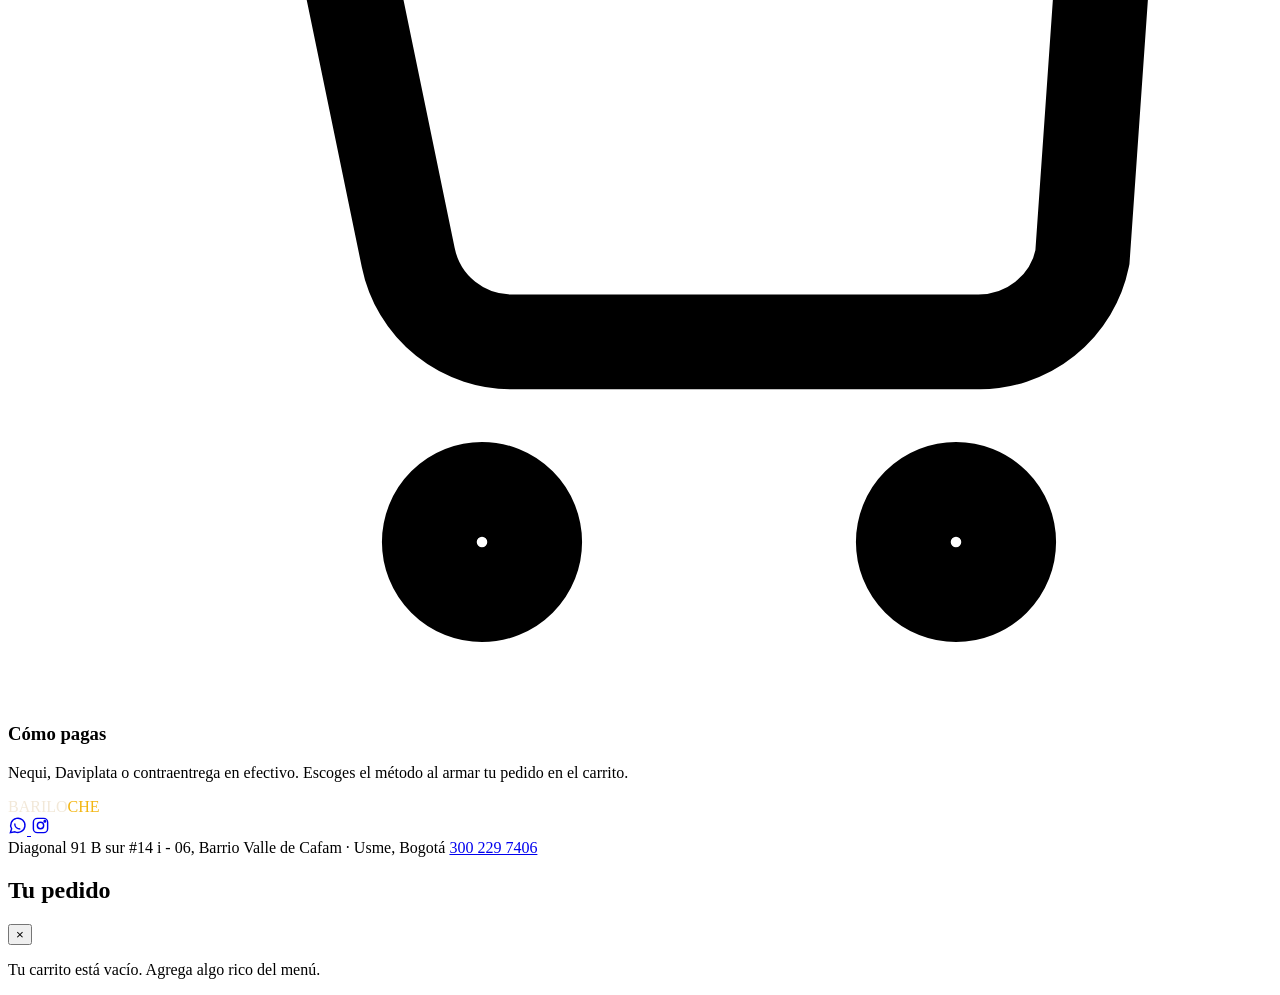
==== commit 283e4066: "Rename index (14).html to index.html" ====
--- a/index.html
+++ b/index.html
@@ -43,45 +43,33 @@
 </header>
 
 <section class="hero">
-  <svg class="contour-field" viewBox="0 0 1180 620" preserveAspectRatio="none" xmlns="http://www.w3.org/2000/svg">
-    <g fill="none" stroke="#F3B613" stroke-opacity="0.12" stroke-width="1.4">
-      <path d="M-50 520 Q 200 460 380 500 T 780 470 T 1230 520" />
-      <path d="M-50 560 Q 220 500 420 540 T 800 510 T 1230 560" />
-      <path d="M-50 600 Q 240 550 460 580 T 830 555 T 1230 600" />
-    </g>
-  </svg>
+  <video class="hero-video" autoplay muted loop playsinline poster="assets/video/hero-poster.jpg">
+    <source src="assets/video/hero-fuego.webm" type="video/webm">
+    <source src="assets/video/hero-fuego.mp4" type="video/mp4">
+  </video>
+  <div class="hero-scrim"></div>
   <div class="container">
     <div class="hero-copy">
       <span class="eyebrow">Usme · Bogotá · Desde 2014</span>
       <h1 class="hero-title">EL SABOR<br><em>LO ES TODO</em></h1>
-      <p class="hero-sub">Hamburguesas artesanales hechas a la parrilla, entregadas en toda la localidad de Usme. Arma tu pedido, elige cómo pagas y te llega caliente.</p>
+      <p class="hero-sub">Hamburguesas artesanales a la parrilla viva, entregadas en toda la localidad de Usme. Arma tu pedido, elige cómo pagas y te llega caliente.</p>
       <div class="hero-ctas">
         <a href="#menu" class="btn btn-primary">Ver el menú</a>
         <a href="https://wa.me/573002297406" target="_blank" rel="noopener" class="btn btn-ghost">Escribir por WhatsApp</a>
+      </div>
+      <div class="trust-row">
+        <a href="https://instagram.com/barilo_che.co" target="_blank" rel="noopener" class="trust-chip">
+          <svg width="14" height="14" viewBox="0 0 24 24" fill="none" stroke="currentColor" stroke-width="2"><rect x="3" y="3" width="18" height="18" rx="5"/><circle cx="12" cy="12" r="4"/><circle cx="17.5" cy="6.5" r="1"/></svg>
+          +1.100 seguidores
+        </a>
+        <span class="trust-chip">Desde 2014</span>
+        <span class="trust-chip">100% a la parrilla</span>
       </div>
       <div class="hero-meta">
         <div><strong>3pm – 10pm</strong>todos los días</div>
         <div><strong>Toda Usme</strong>zona de domicilio</div>
         <div><strong>Nequi · Contraentrega</strong>métodos de pago</div>
       </div>
-    </div>
-    <div class="signpost-wrap">
-      <svg width="320" height="360" viewBox="0 0 320 360" xmlns="http://www.w3.org/2000/svg">
-        <polygon points="10,340 160,150 310,340" fill="#221C16"/>
-        <polygon points="60,340 160,190 260,340" fill="#17130F"/>
-        <rect x="153" y="60" width="12" height="180" fill="#D62F1F"/>
-        <g id="signArrow1">
-          <rect x="20" y="86" width="150" height="34" rx="4" fill="#F3B613"/>
-          <polygon points="170,86 195,103 170,120" fill="#F3B613"/>
-          <text x="95" y="108" text-anchor="middle" font-family="Anton" font-size="15" fill="#17130F">THE BEST</text>
-        </g>
-        <g id="signArrow2">
-          <rect x="150" y="128" width="150" height="34" rx="4" fill="#F2E8D8"/>
-          <polygon points="150,128 125,145 150,162" fill="#F2E8D8"/>
-          <text x="225" y="150" text-anchor="middle" font-family="Anton" font-size="12.5" fill="#17130F">BURGER IN TOWN</text>
-        </g>
-        <circle cx="159" cy="52" r="10" fill="#F2E8D8"/>
-      </svg>
     </div>
   </div>
 </section>
@@ -101,6 +89,25 @@
         <span>Parrilla en vivo</span>
         <span>Domicilio propio</span>
       </div>
+    </div>
+  </div>
+</section>
+
+<section class="social-proof">
+  <div class="container social-proof-grid">
+    <div class="sp-stat">
+      <span class="sp-number">1.189</span>
+      <span class="sp-label">Personas nos siguen en Instagram</span>
+      <p class="sp-copy">Fotos reales, pedidos reales, la misma parrilla todos los días. No es publicidad, es la gente que ya nos conoce.</p>
+      <a href="https://instagram.com/barilo_che.co" target="_blank" rel="noopener" class="btn btn-primary sp-btn">
+        <svg width="16" height="16" viewBox="0 0 24 24" fill="none" stroke="currentColor" stroke-width="2"><rect x="3" y="3" width="18" height="18" rx="5"/><circle cx="12" cy="12" r="4"/><circle cx="17.5" cy="6.5" r="1"/></svg>
+        Seguir @barilo_che.co
+      </a>
+    </div>
+    <div class="sp-figures">
+      <div class="sp-figure"><span class="sp-figure-num">916</span><span>publicaciones</span></div>
+      <div class="sp-figure"><span class="sp-figure-num">2014</span><span>en el barrio</span></div>
+      <div class="sp-figure"><span class="sp-figure-num">Rappi · DiDi</span><span>también nos piden ahí</span></div>
     </div>
   </div>
 </section>
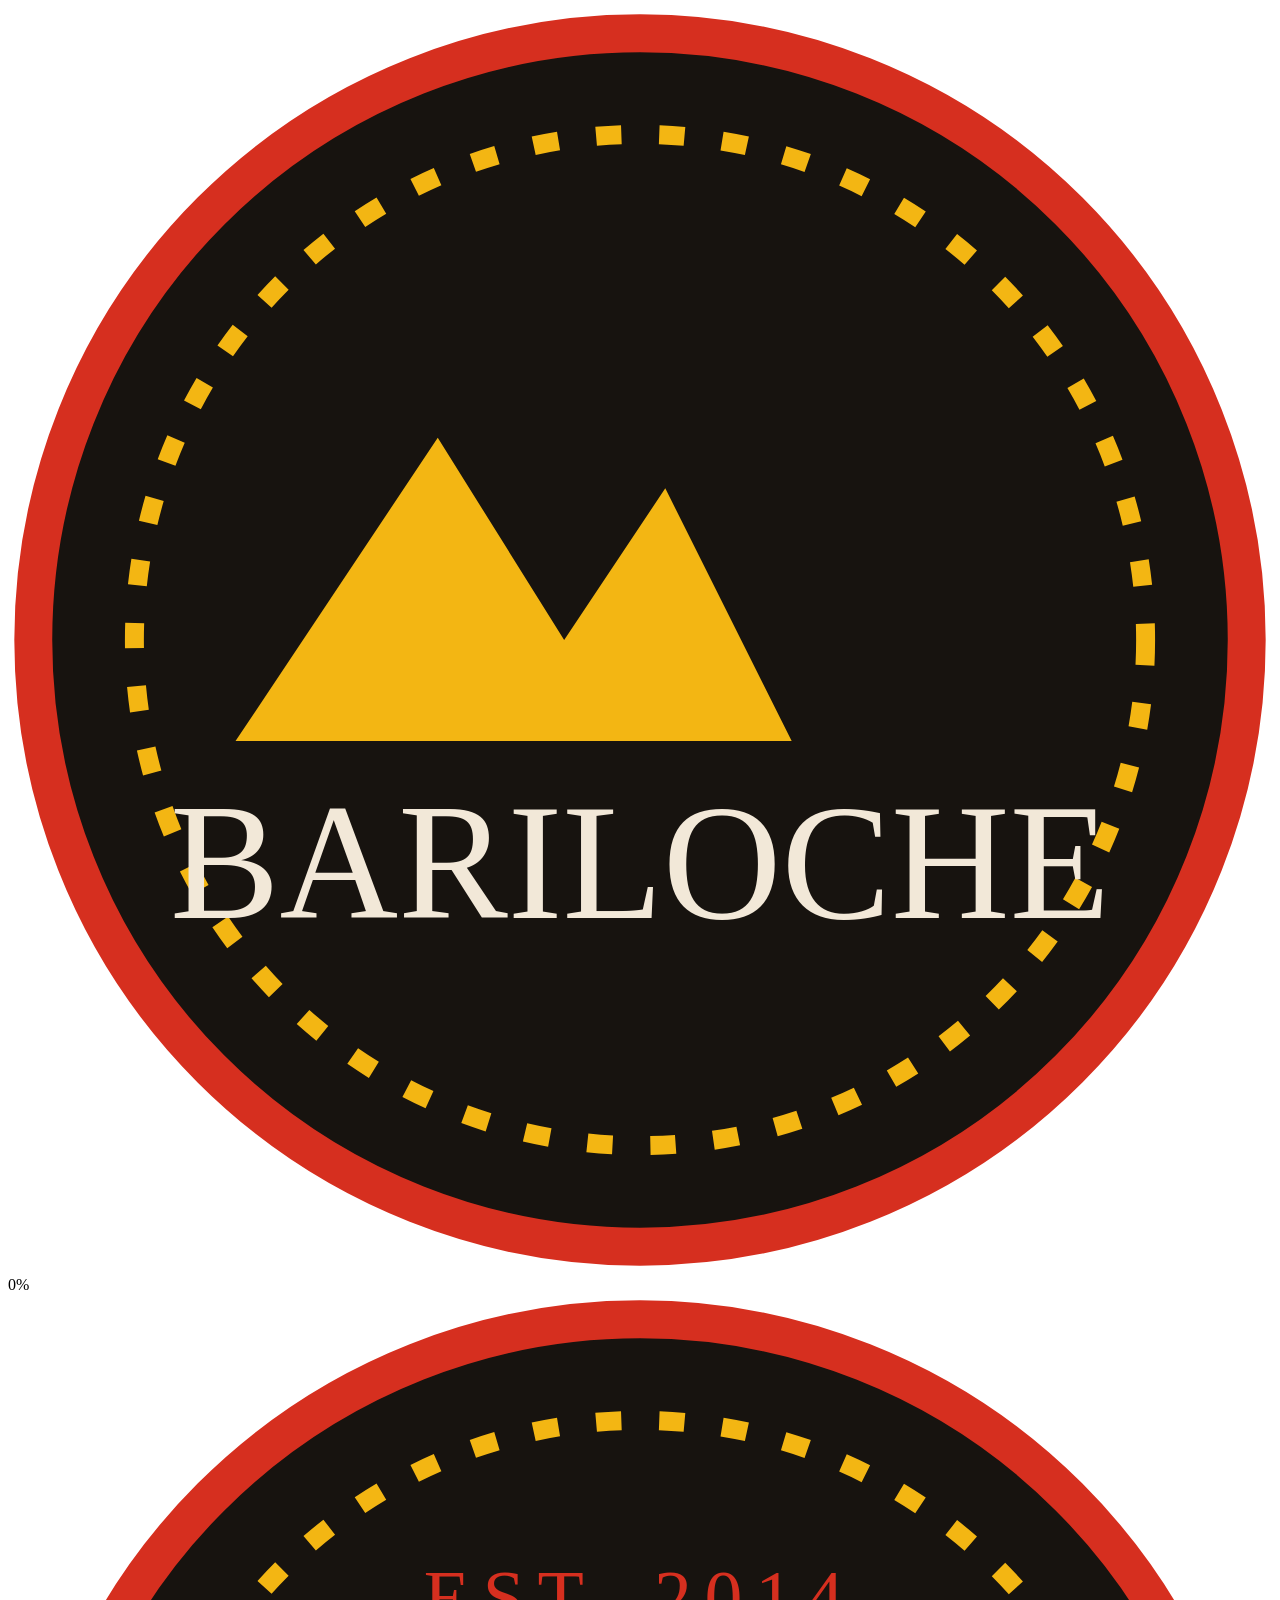
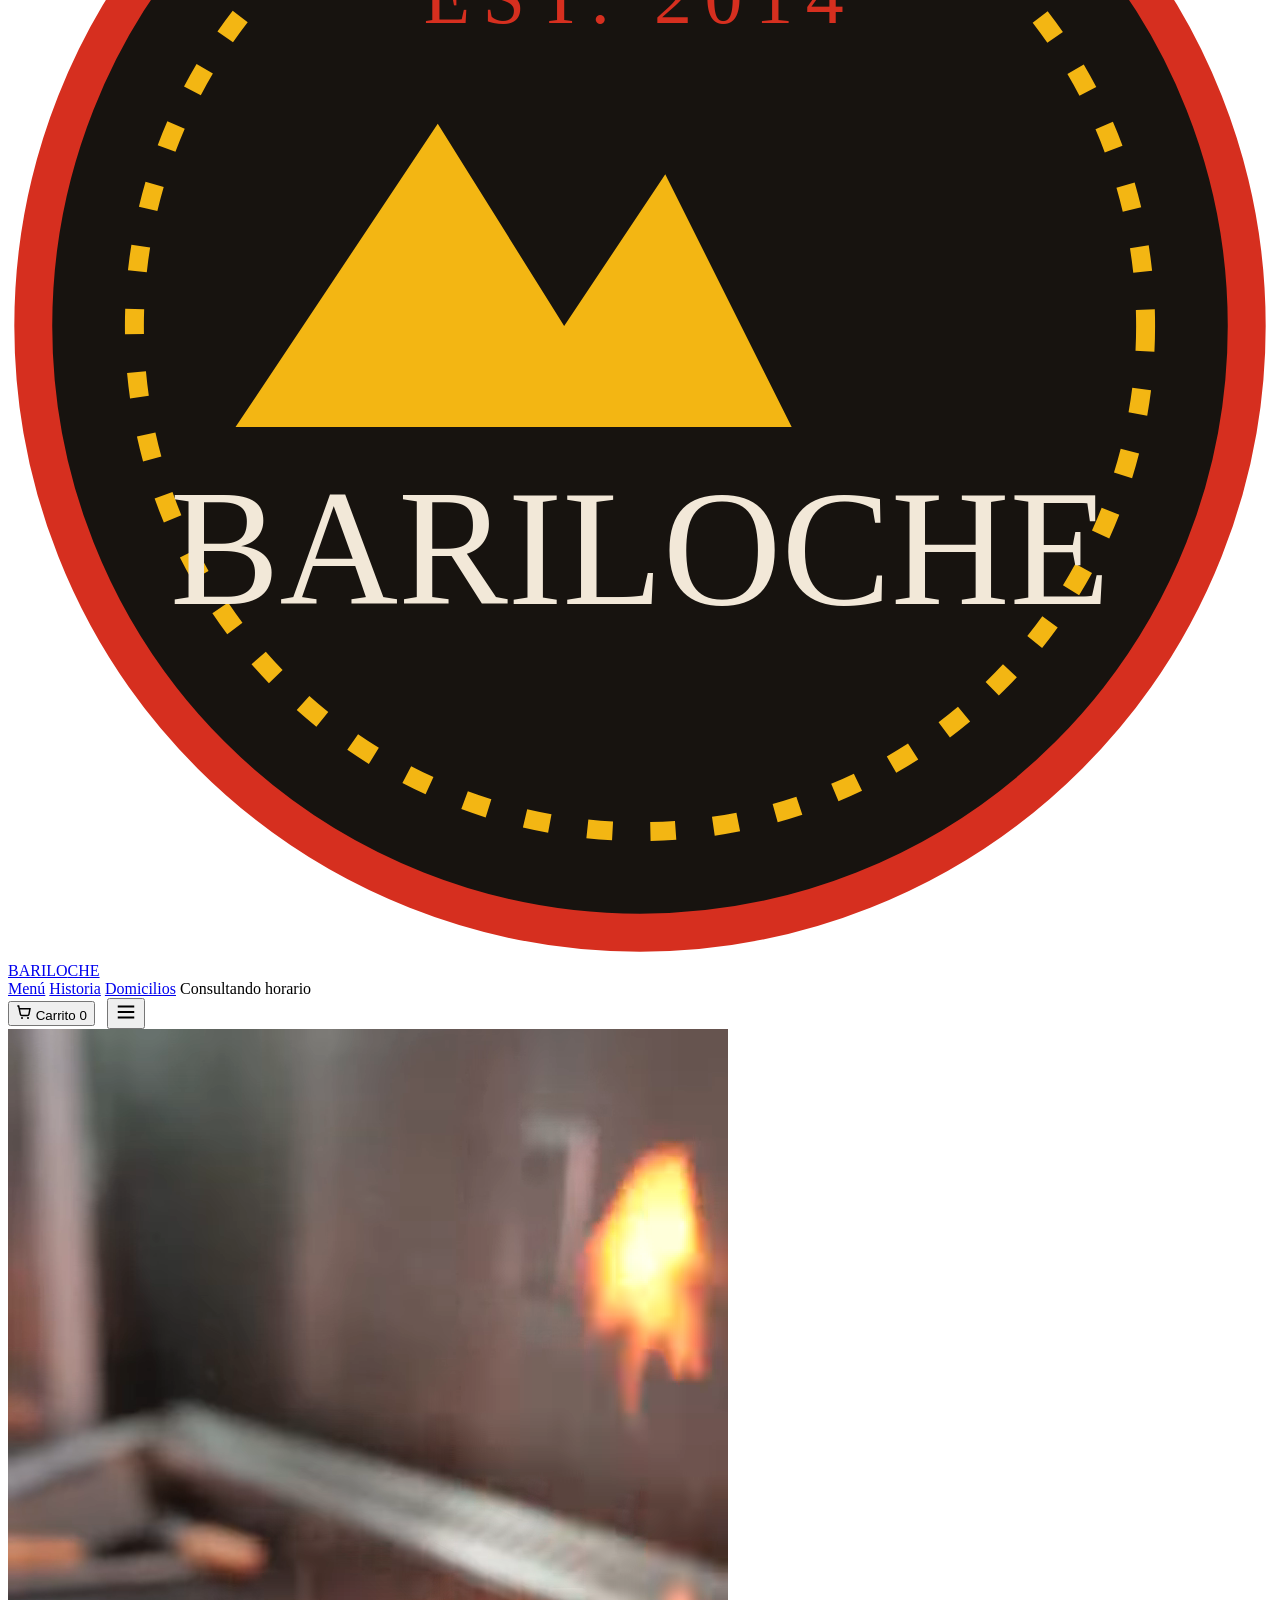
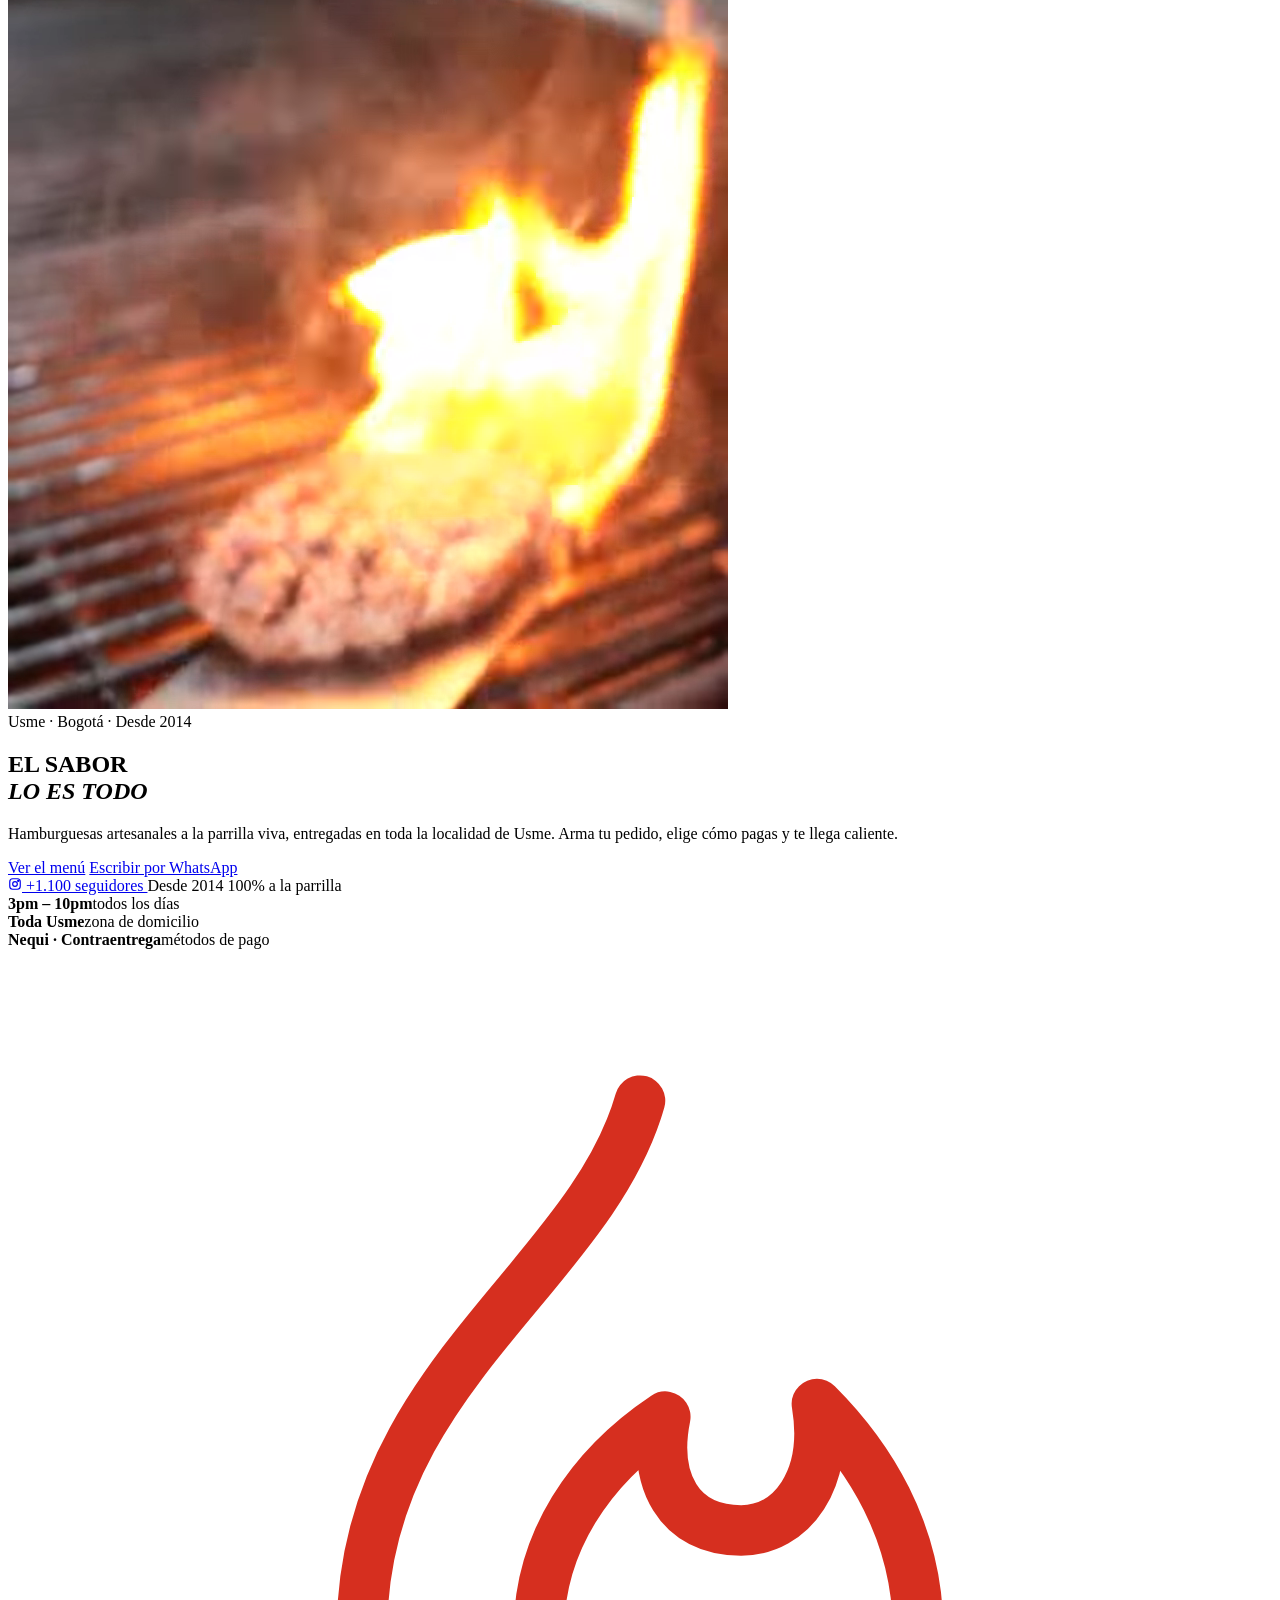
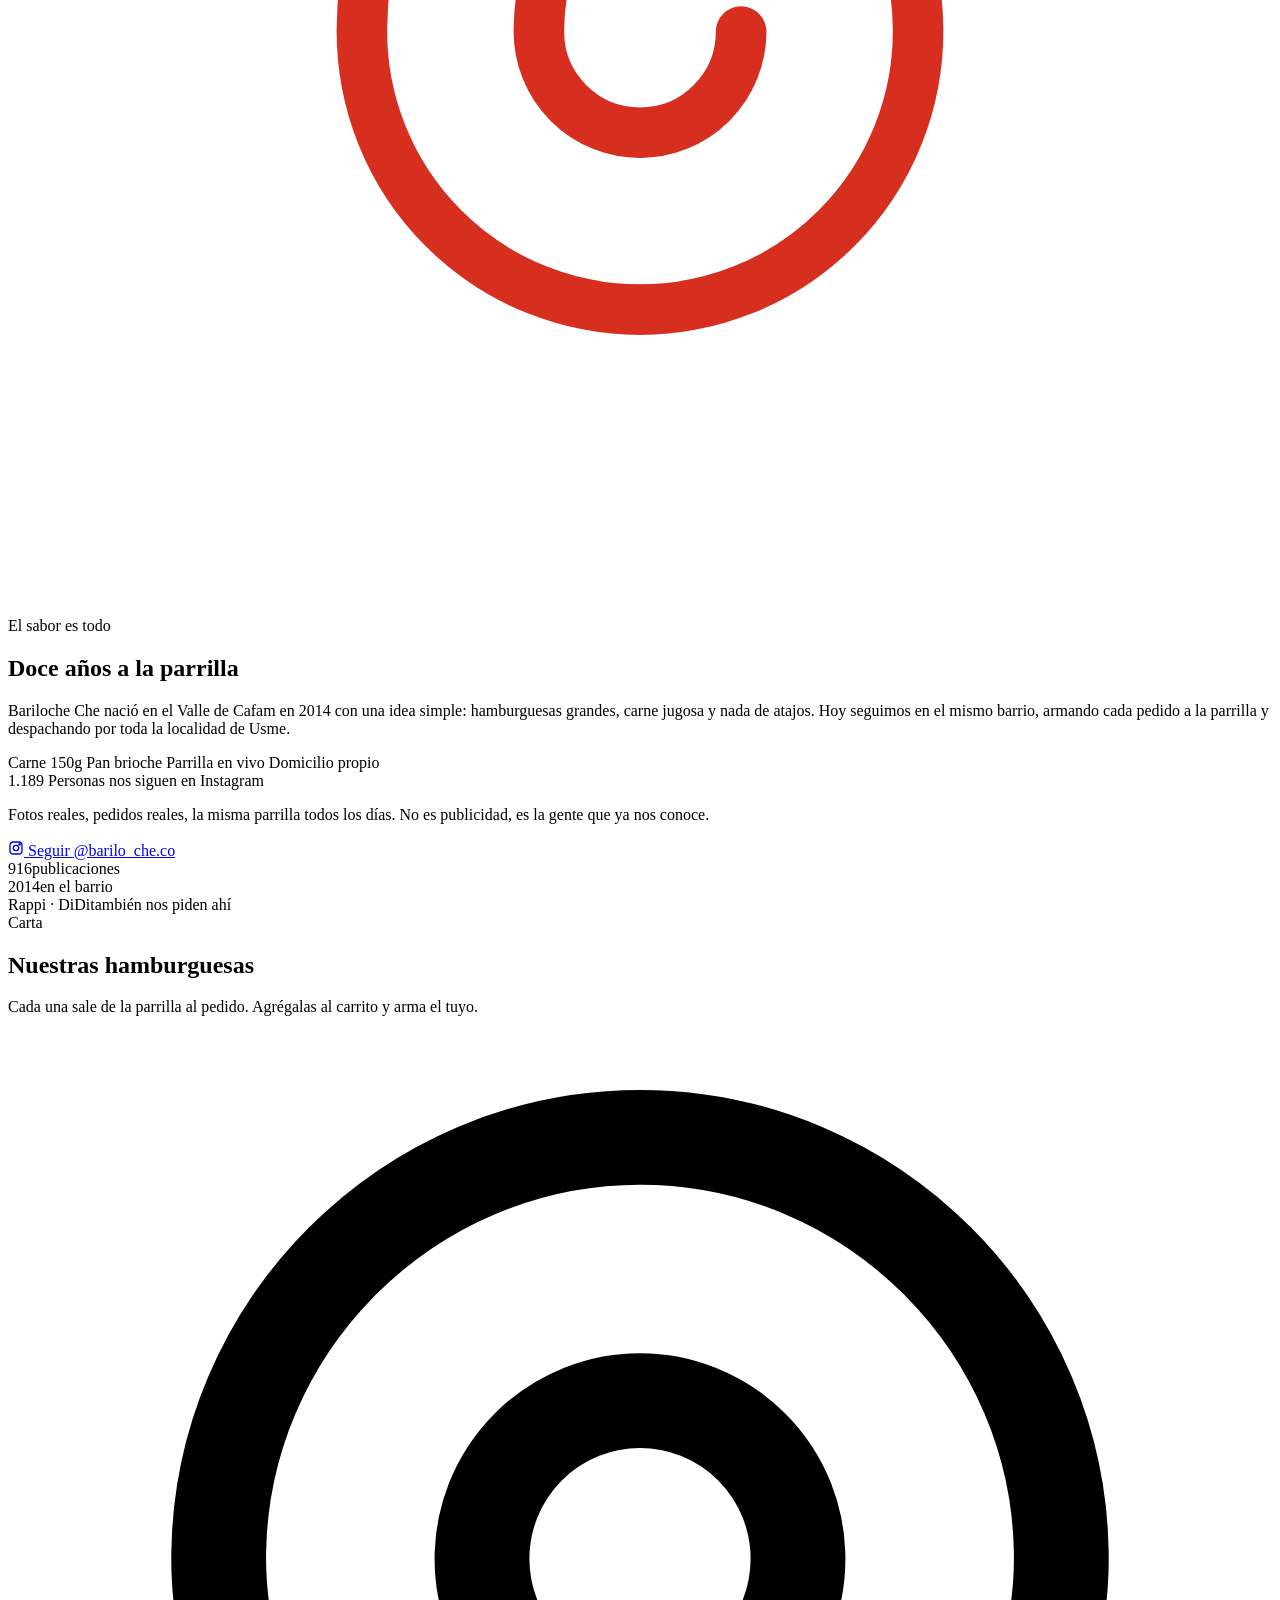
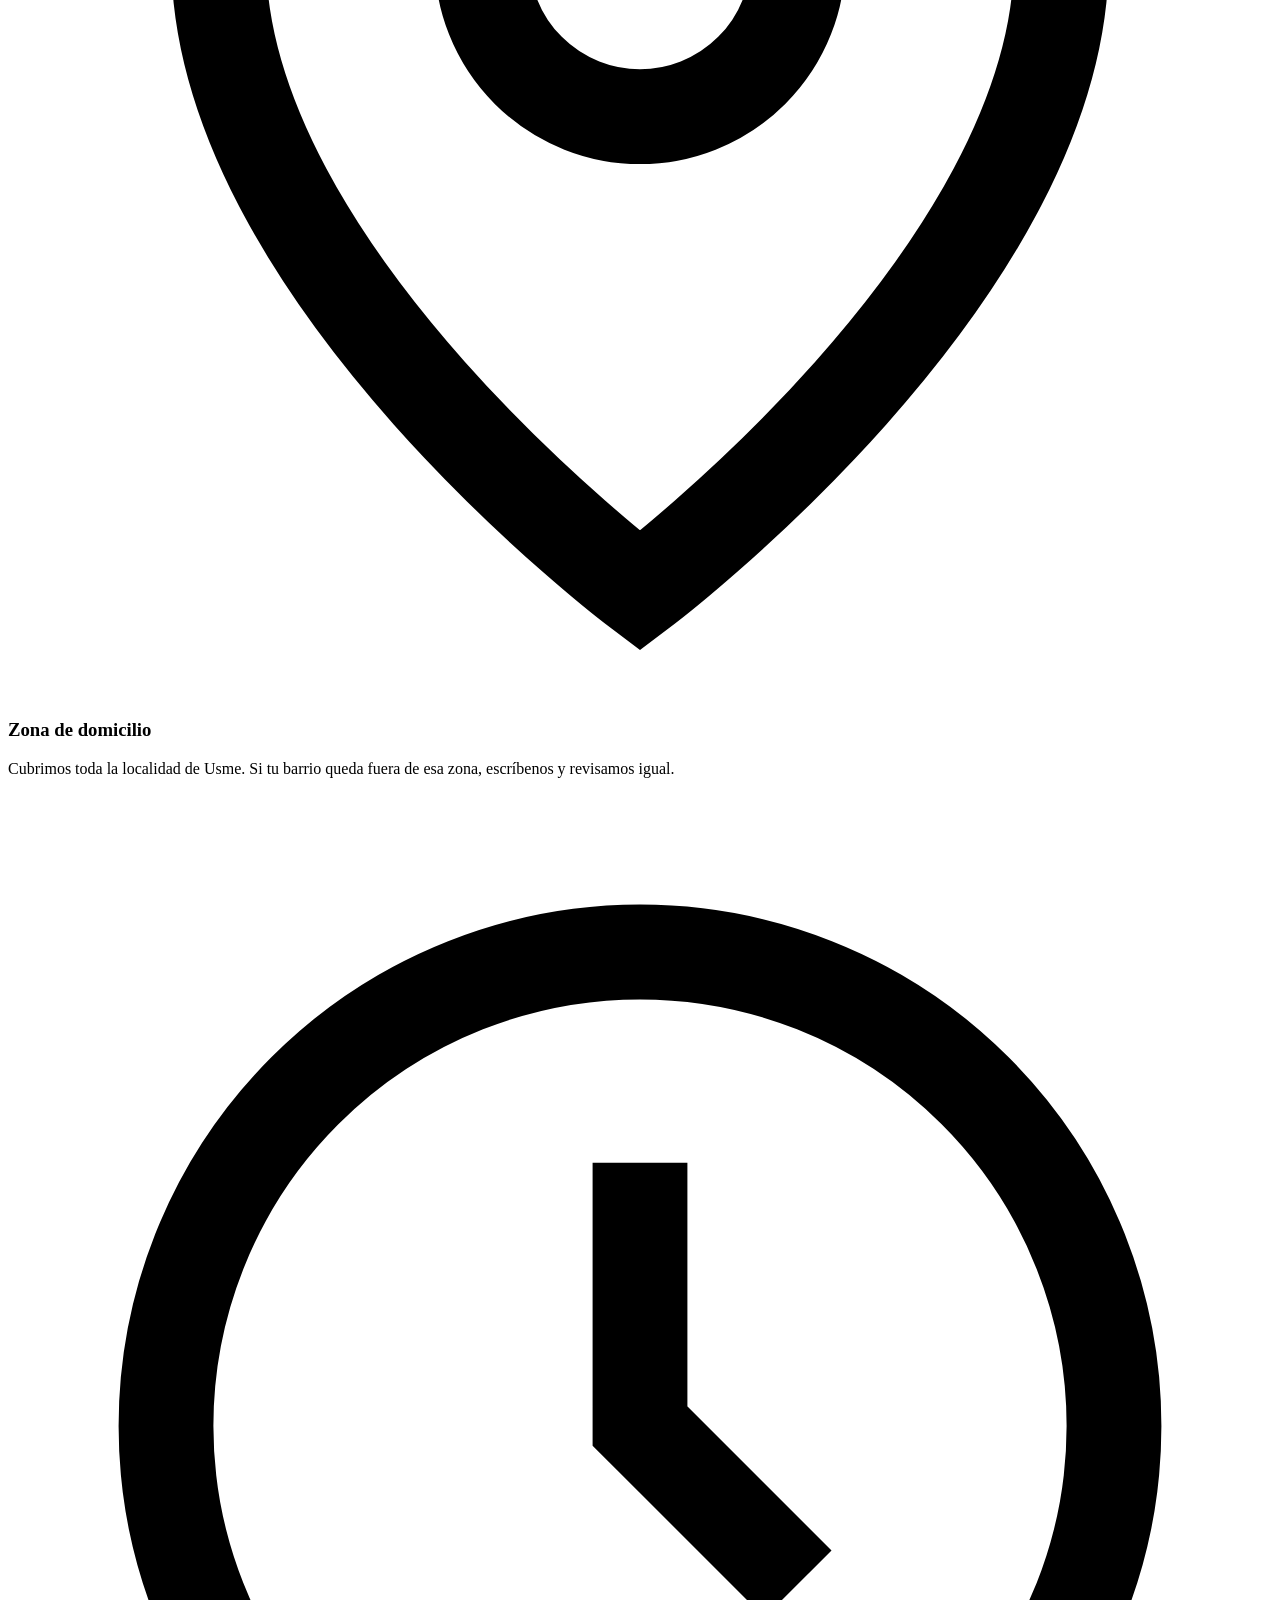
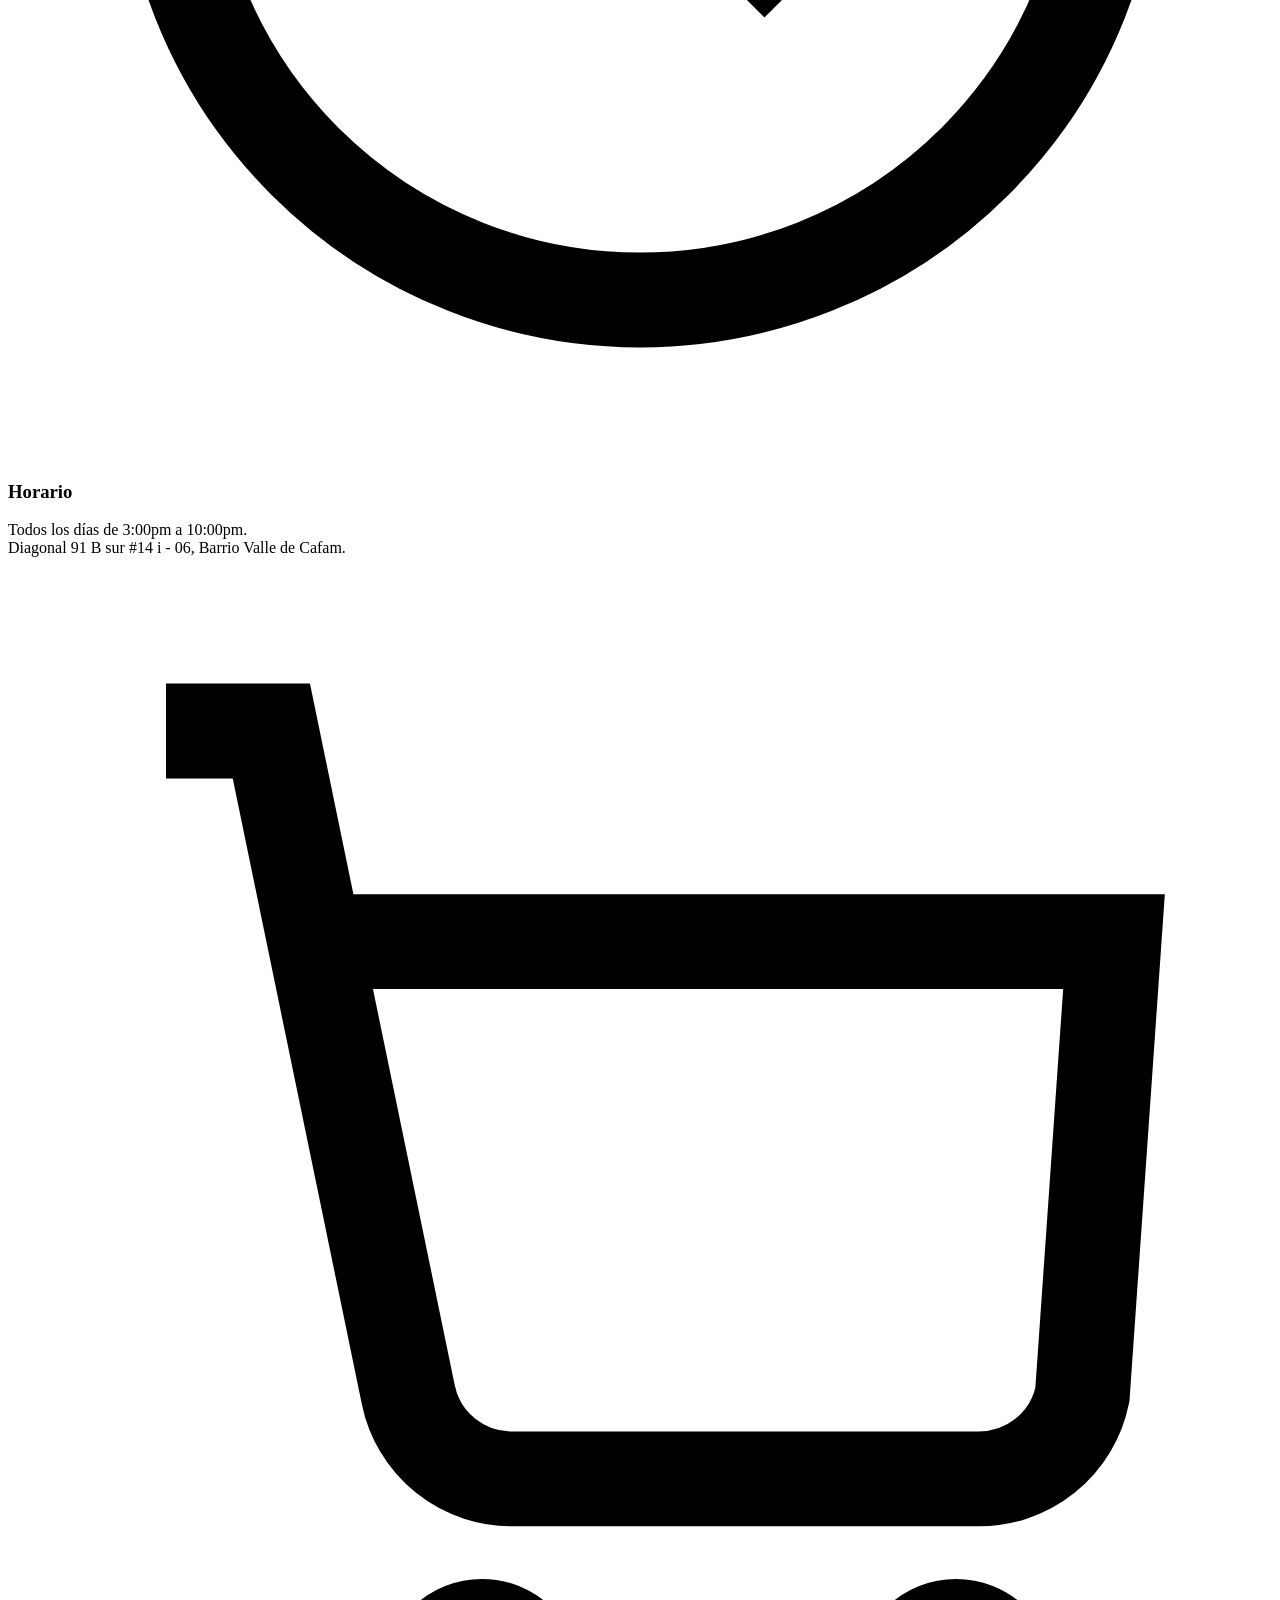
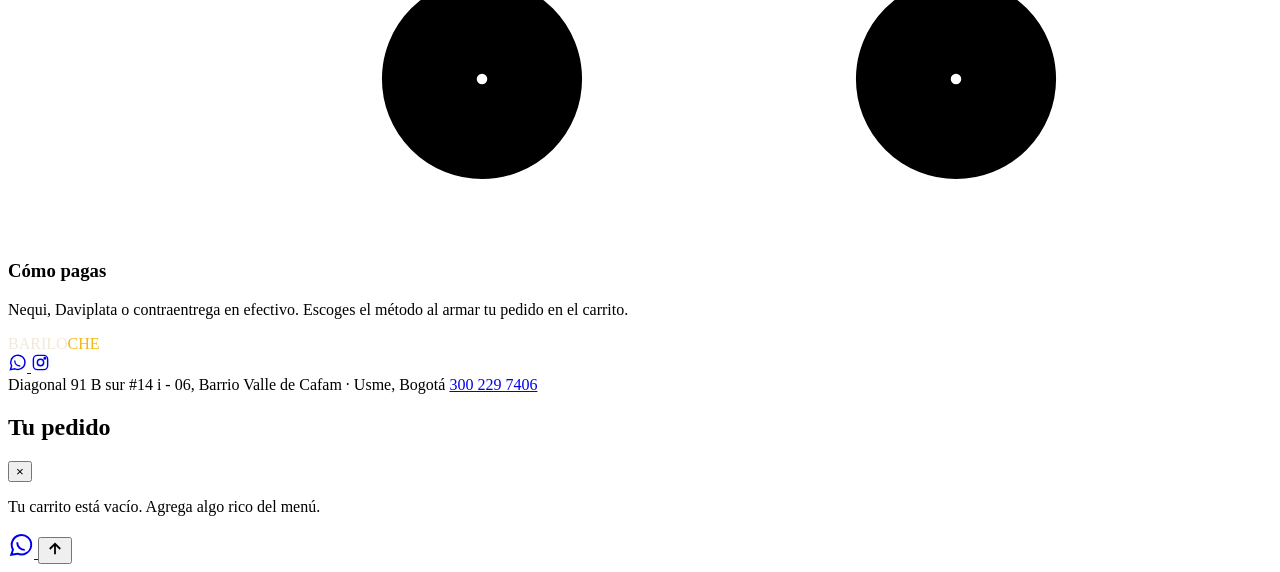
==== commit eac1fa7f: "Rename index (15).html to index.html" ====
--- a/index.html
+++ b/index.html
@@ -5,10 +5,30 @@
 <meta name="viewport" content="width=device-width, initial-scale=1.0">
 <title>Bariloche Che · Hamburguesas artesanales en Usme, Bogotá</title>
 <meta name="description" content="Bariloche Che — hamburguesas artesanales desde 2014. Pide en línea, con domicilio a toda la localidad de Usme. El sabor lo es todo.">
+<meta property="og:title" content="Bariloche Che · El sabor lo es todo">
+<meta property="og:description" content="Hamburguesas artesanales a la parrilla, con domicilio a toda la localidad de Usme. Pide en línea.">
+<meta property="og:image" content="assets/products/la-cumbre.jpg">
+<meta property="og:type" content="website">
+<meta name="theme-color" content="#17130F">
+<link rel="icon" href="data:image/svg+xml,%3Csvg xmlns='http://www.w3.org/2000/svg' viewBox='0 0 100 100'%3E%3Ccircle cx='50' cy='50' r='48' fill='%2317130F'/%3E%3Ccircle cx='50' cy='50' r='48' fill='none' stroke='%23D62F1F' stroke-width='4'/%3E%3Cpath d='M18 62 L34 36 L44 52 L52 40 L62 62 Z' fill='%23F3B613'/%3E%3C/svg%3E">
 <link rel="preconnect" href="https://fonts.googleapis.com">
 <link rel="stylesheet" href="styles.css">
 </head>
 <body>
+
+<div id="preloader" aria-hidden="true">
+  <div class="preloader-badge">
+    <svg viewBox="0 0 100 100" xmlns="http://www.w3.org/2000/svg">
+      <circle cx="50" cy="50" r="48" fill="#17130F"/>
+      <circle class="preloader-ring-outer" cx="50" cy="50" r="48" fill="none" stroke="#D62F1F" stroke-width="3"/>
+      <circle class="preloader-ring-inner" cx="50" cy="50" r="40" fill="none" stroke="#F3B613" stroke-width="1.5" stroke-dasharray="2 3"/>
+      <path d="M18 58 L34 34 L44 50 L52 38 L62 58 Z" fill="#F3B613"/>
+      <text x="50" y="72" text-anchor="middle" font-family="Anton" font-size="13" fill="#F2E8D8">BARILOCHE</text>
+    </svg>
+  </div>
+  <div class="preloader-bar-track"><div class="preloader-bar-fill" id="preloaderFill"></div></div>
+  <div class="preloader-percent" id="preloaderPercent">0%</div>
+</div>
 
 <header class="site-header">
   <div class="container">
@@ -194,6 +214,15 @@
 
 <div class="toast" id="toast"></div>
 
+<a href="https://wa.me/573002297406" target="_blank" rel="noopener" class="whatsapp-float" aria-label="Escribir por WhatsApp">
+  <span class="whatsapp-pulse"></span>
+  <svg width="26" height="26" viewBox="0 0 24 24" fill="none" stroke="currentColor" stroke-width="1.8"><path d="M3 21l1.6-4.8A9 9 0 1 1 8.8 20L3 21z"/><path d="M8.5 9.5c0 4 3 7 7 7"/></svg>
+</a>
+
+<button class="back-to-top" id="backToTop" aria-label="Volver arriba">
+  <svg width="18" height="18" viewBox="0 0 24 24" fill="none" stroke="currentColor" stroke-width="2.4"><path d="M12 19V5M5 12l7-7 7 7"/></svg>
+</button>
+
 <script src="script.js"></script>
 </body>
 </html>
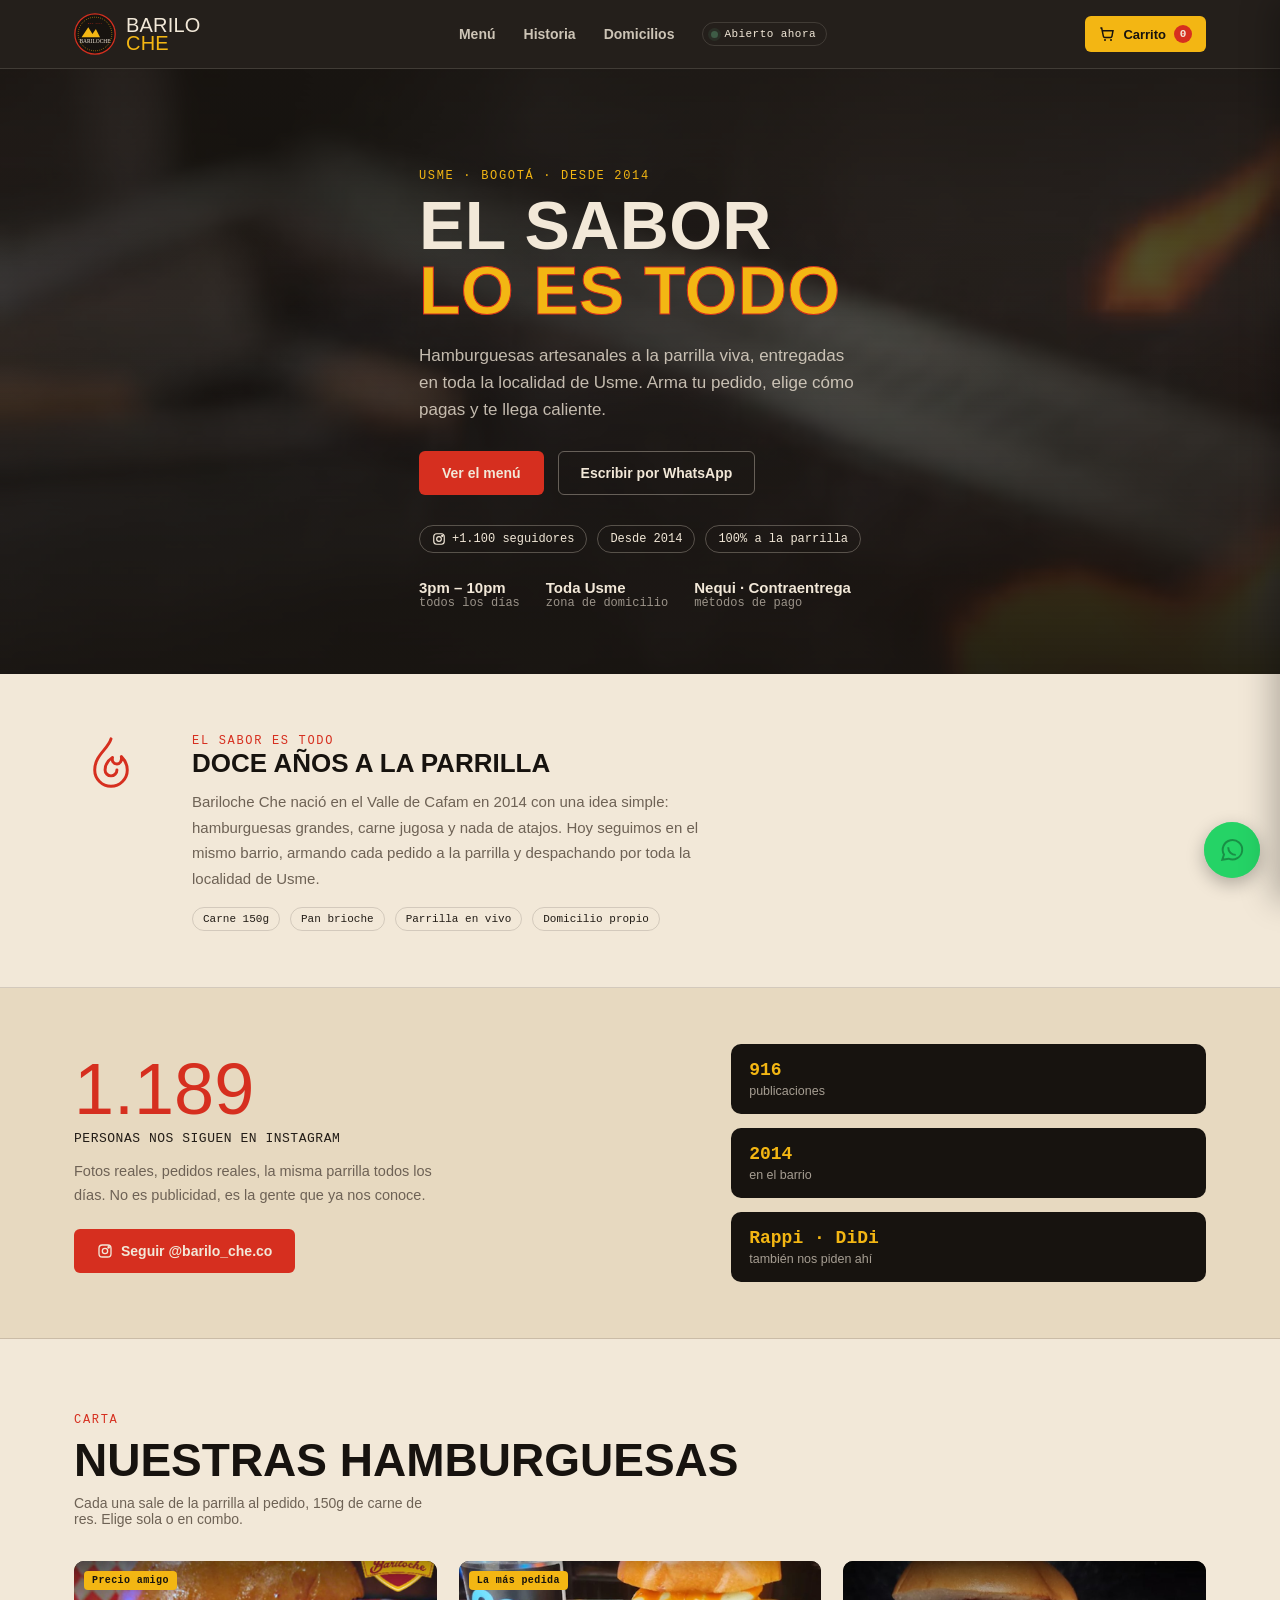
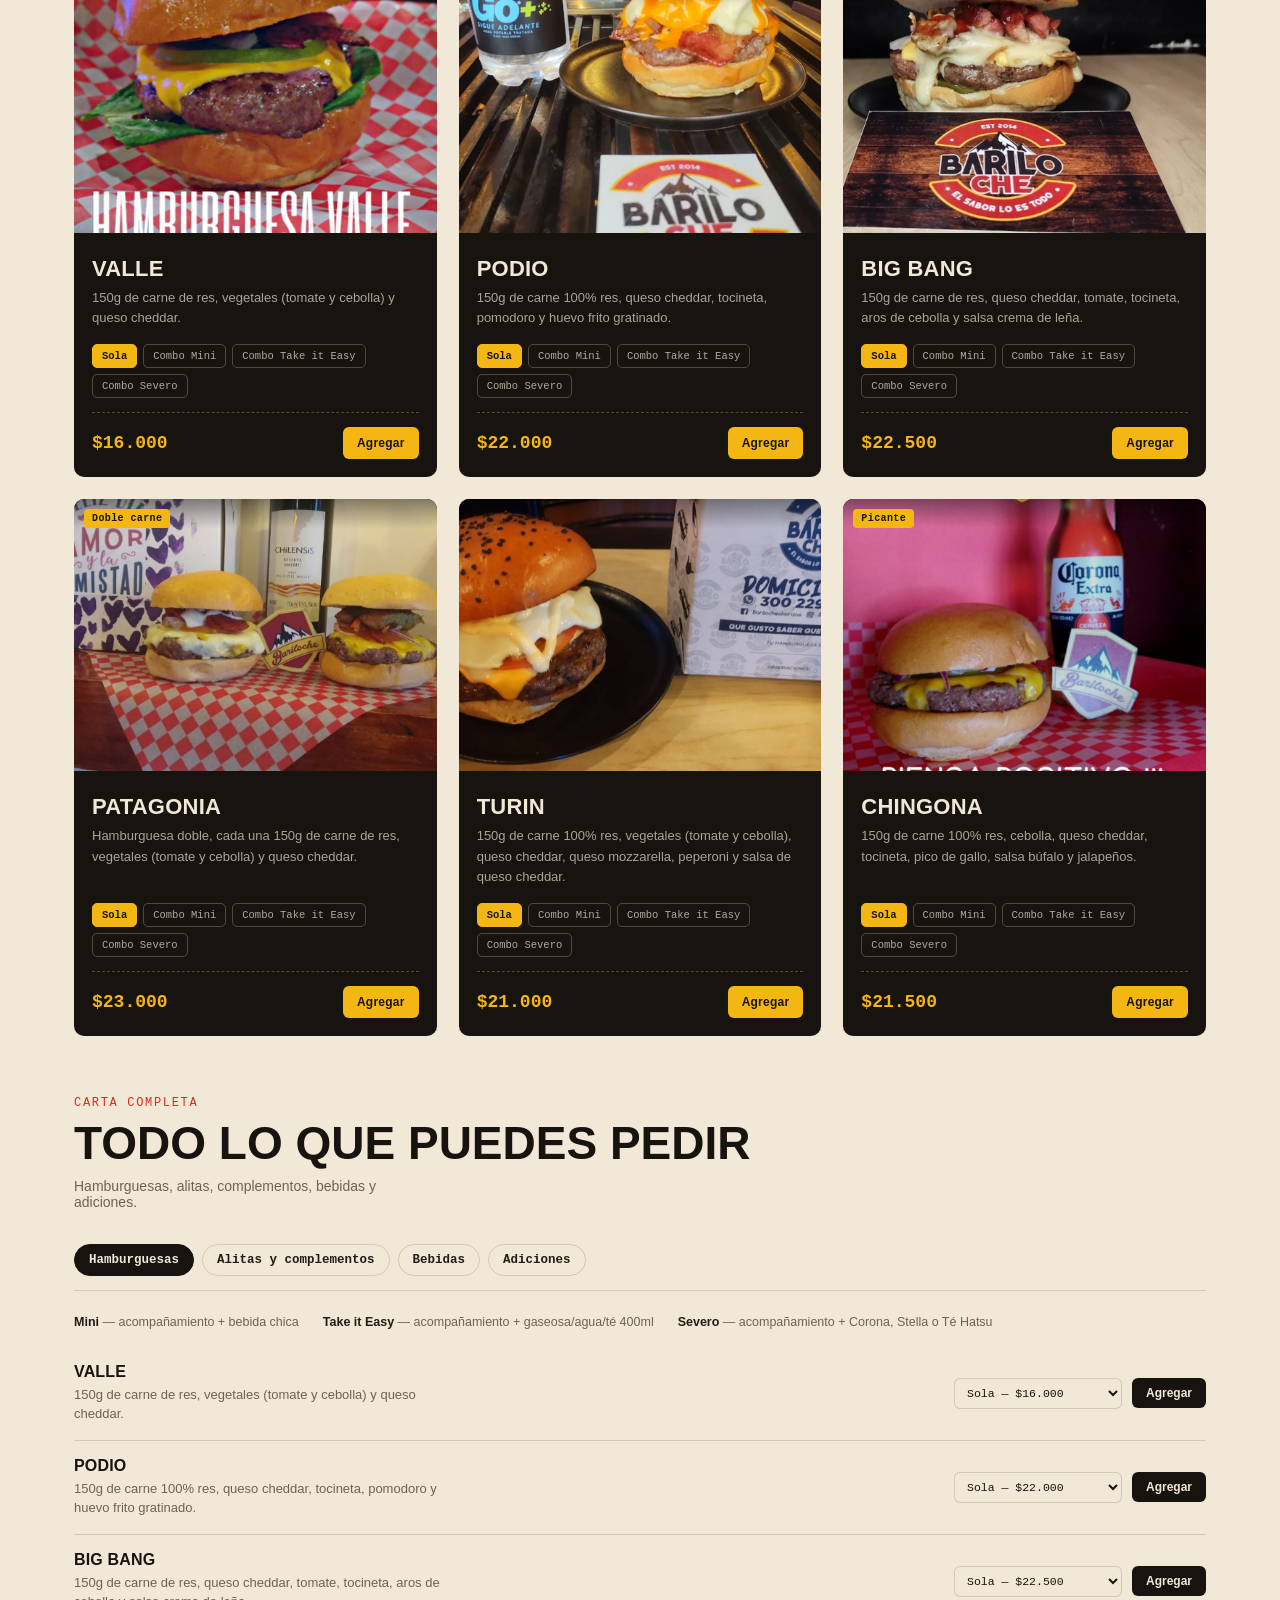
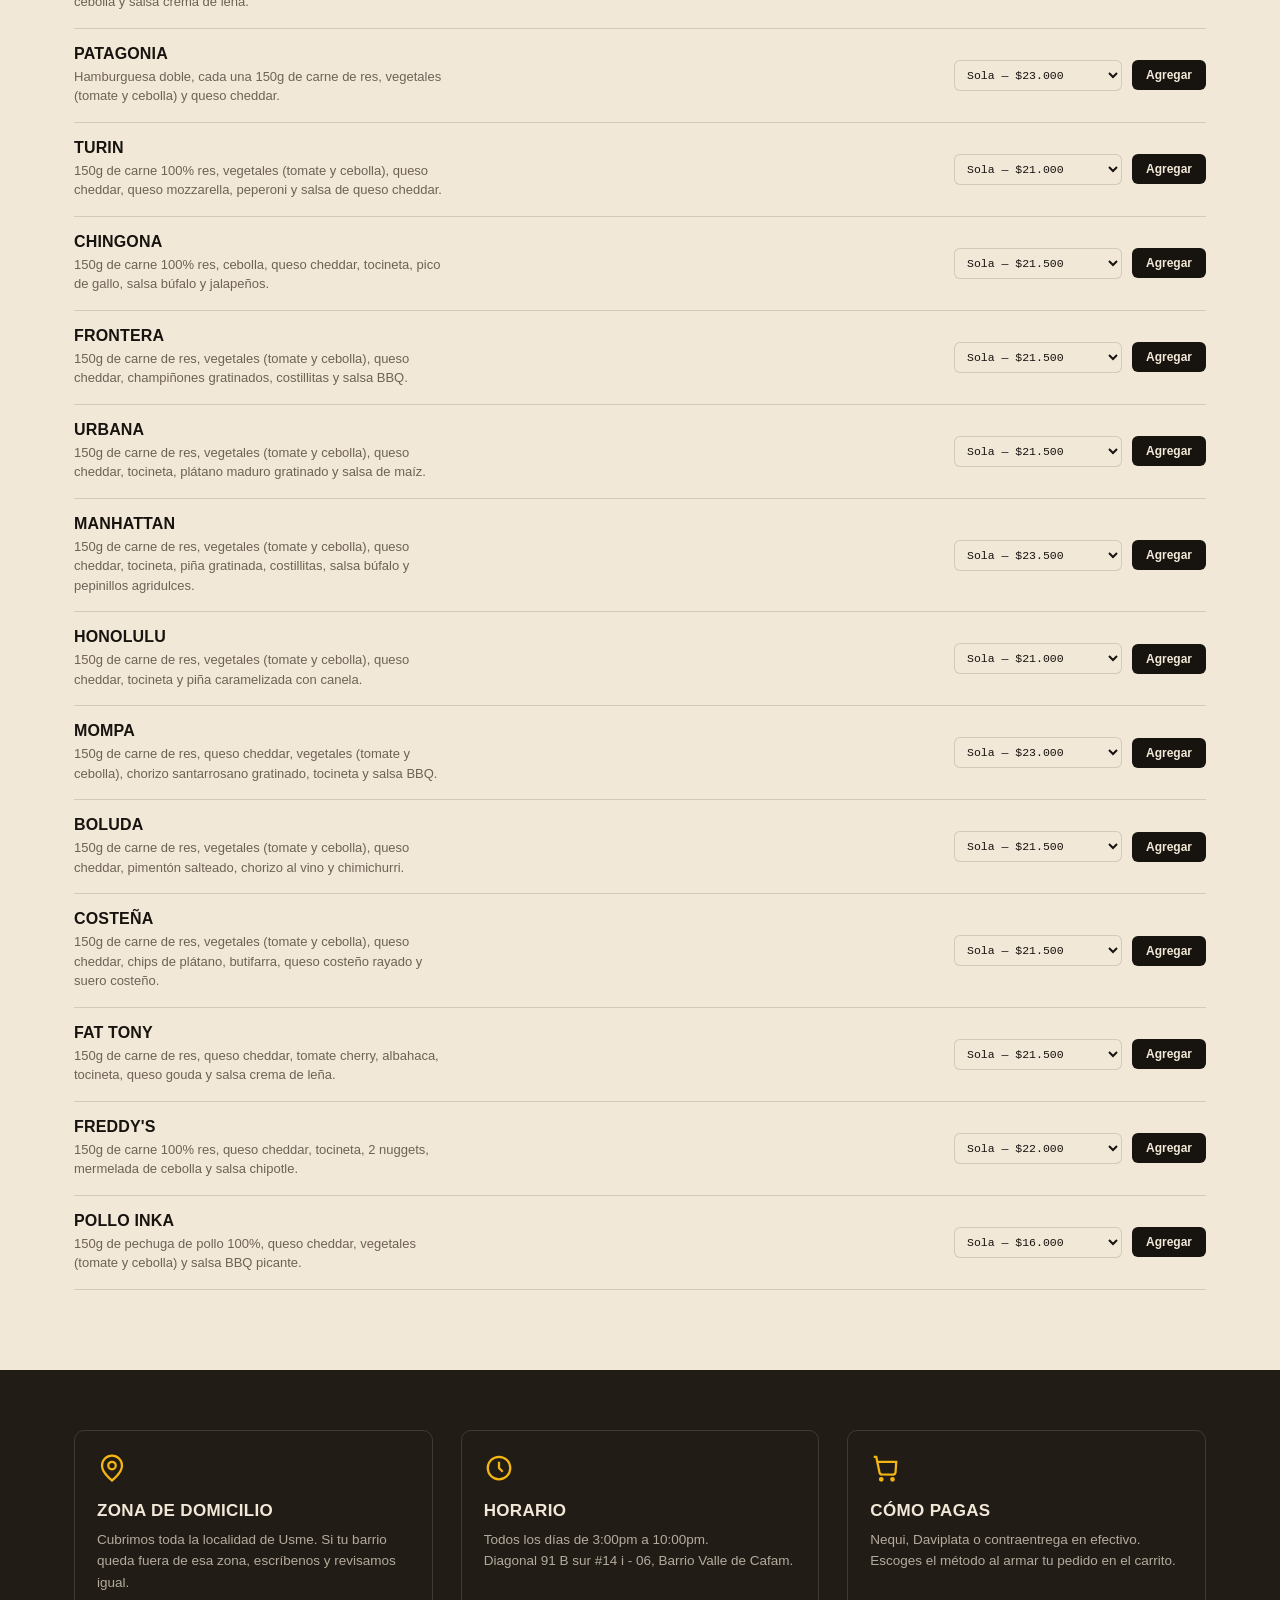
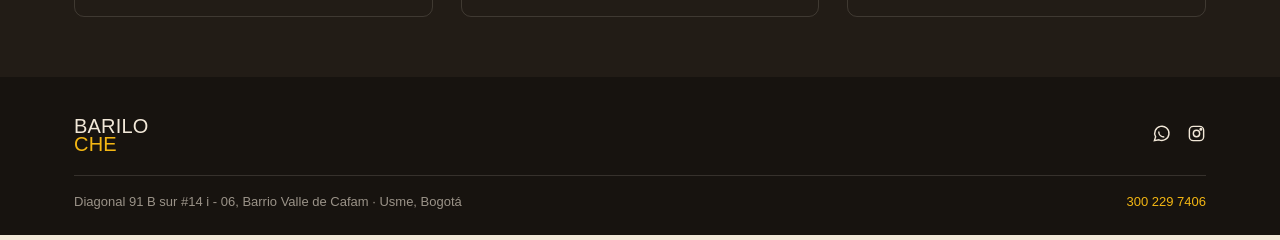
==== commit 9f78a352: "Add files via upload" ====
--- a/index.html
+++ b/index.html
@@ -138,10 +138,45 @@
       <div>
         <span class="eyebrow">Carta</span>
         <h2>Nuestras hamburguesas</h2>
-        <p>Cada una sale de la parrilla al pedido. Agrégalas al carrito y arma el tuyo.</p>
+        <p>Cada una sale de la parrilla al pedido, 150g de carne de res. Elige sola o en combo.</p>
       </div>
     </div>
     <div class="menu-grid" id="menuGrid"></div>
+
+    <div class="full-menu">
+      <div class="section-head" style="margin-top:56px;">
+        <div>
+          <span class="eyebrow">Carta completa</span>
+          <h2>Todo lo que puedes pedir</h2>
+          <p>Hamburguesas, alitas, complementos, bebidas y adiciones.</p>
+        </div>
+      </div>
+
+      <div class="menu-tabs">
+        <button class="menu-tab active" data-panel="panel-burgers">Hamburguesas</button>
+        <button class="menu-tab" data-panel="panel-sides">Alitas y complementos</button>
+        <button class="menu-tab" data-panel="panel-drinks">Bebidas</button>
+        <button class="menu-tab" data-panel="panel-addons">Adiciones</button>
+      </div>
+
+      <div class="menu-panel show" id="panel-burgers">
+        <div class="combo-legend">
+          <span><strong>Mini</strong> — acompañamiento + bebida chica</span>
+          <span><strong>Take it Easy</strong> — acompañamiento + gaseosa/agua/té 400ml</span>
+          <span><strong>Severo</strong> — acompañamiento + Corona, Stella o Té Hatsu</span>
+        </div>
+        <div id="burgerRows"></div>
+      </div>
+      <div class="menu-panel" id="panel-sides">
+        <div id="sideRows"></div>
+      </div>
+      <div class="menu-panel" id="panel-drinks">
+        <div id="drinkRows"></div>
+      </div>
+      <div class="menu-panel" id="panel-addons">
+        <div id="addonRows"></div>
+      </div>
+    </div>
   </div>
 </section>
 
--- a/styles.css
+++ b/styles.css
@@ -0,0 +1,942 @@
+@import url('https://fonts.googleapis.com/css2?family=Anton&family=Work+Sans:wght@400;500;600;700&family=Space+Mono:wght@400;700&display=swap');
+
+:root {
+  --char: #17130F;
+  --char-2: #221C16;
+  --mustard: #F3B613;
+  --mustard-dim: #C9930A;
+  --ember: #D62F1F;
+  --ember-dark: #9A2116;
+  --paper: #F2E8D8;
+  --paper-2: #E7D9C0;
+  --smoke: #6E6255;
+  --pine: #3E5C46;
+  --line: rgba(23,19,15,0.14);
+  --line-dark: rgba(242,232,216,0.14);
+  --radius-tag: 6px;
+  --font-display: 'Anton', sans-serif;
+  --font-body: 'Work Sans', sans-serif;
+  --font-mono: 'Space Mono', monospace;
+}
+
+#historia, #menu, #domicilios { scroll-margin-top: 76px; }
+
+* { box-sizing: border-box; }
+html { scroll-behavior: smooth; }
+
+body {
+  margin: 0;
+  background: var(--paper);
+  color: var(--char);
+  font-family: var(--font-body);
+  -webkit-font-smoothing: antialiased;
+}
+
+img { max-width: 100%; display: block; }
+a { color: inherit; }
+button { font-family: inherit; cursor: pointer; }
+
+.container {
+  max-width: 1180px;
+  margin: 0 auto;
+  padding: 0 24px;
+}
+
+.eyebrow {
+  font-family: var(--font-mono);
+  font-size: 12px;
+  letter-spacing: 0.14em;
+  text-transform: uppercase;
+  color: var(--ember);
+}
+
+/* ---------- Header ---------- */
+.site-header {
+  position: sticky;
+  top: 0;
+  z-index: 60;
+  background: rgba(23,19,15,0.94);
+  backdrop-filter: blur(6px);
+  border-bottom: 1px solid var(--line-dark);
+}
+
+.site-header .container {
+  display: flex;
+  align-items: center;
+  justify-content: space-between;
+  height: 68px;
+}
+
+.brand-mark {
+  display: flex;
+  align-items: center;
+  gap: 10px;
+  text-decoration: none;
+}
+
+.brand-badge { width: 42px; height: 42px; flex-shrink: 0; }
+
+.brand-word {
+  font-family: var(--font-display);
+  font-size: 20px;
+  line-height: 0.9;
+  color: var(--paper);
+  letter-spacing: 0.01em;
+}
+.brand-word span { display: block; color: var(--mustard); }
+
+.main-nav {
+  display: flex;
+  align-items: center;
+  gap: 28px;
+}
+
+.main-nav a {
+  font-size: 14px;
+  font-weight: 600;
+  color: var(--paper);
+  text-decoration: none;
+  opacity: 0.82;
+}
+.main-nav a:hover { opacity: 1; color: var(--mustard); }
+
+.status-pill {
+  display: inline-flex;
+  align-items: center;
+  gap: 6px;
+  font-family: var(--font-mono);
+  font-size: 11px;
+  letter-spacing: 0.04em;
+  padding: 5px 10px 5px 8px;
+  border-radius: 999px;
+  border: 1px solid var(--line-dark);
+  color: var(--paper);
+}
+.status-dot { width: 7px; height: 7px; border-radius: 50%; background: var(--smoke); }
+.status-pill.open .status-dot { background: var(--pine); box-shadow: 0 0 0 3px rgba(62,92,70,0.25); }
+.status-pill.closed .status-dot { background: var(--ember); box-shadow: 0 0 0 3px rgba(214,47,31,0.2); }
+
+.cart-btn {
+  position: relative;
+  display: inline-flex;
+  align-items: center;
+  gap: 8px;
+  background: var(--mustard);
+  color: var(--char);
+  border: none;
+  border-radius: var(--radius-tag);
+  padding: 9px 14px;
+  font-weight: 700;
+  font-size: 13px;
+}
+.cart-count {
+  background: var(--ember);
+  color: var(--paper);
+  border-radius: 999px;
+  font-family: var(--font-mono);
+  font-size: 11px;
+  min-width: 18px;
+  height: 18px;
+  display: inline-flex;
+  align-items: center;
+  justify-content: center;
+  padding: 0 4px;
+}
+
+.nav-toggle {
+  display: none;
+  background: none;
+  border: none;
+  color: var(--paper);
+}
+
+/* ---------- Hero ---------- */
+.hero {
+  position: relative;
+  background: var(--char);
+  color: var(--paper);
+  overflow: hidden;
+  padding: 96px 0 64px;
+  min-height: 560px;
+  display: flex;
+  align-items: center;
+}
+
+.hero-video {
+  position: absolute;
+  inset: 0;
+  width: 100%;
+  height: 100%;
+  object-fit: cover;
+  object-position: center 35%;
+  z-index: 0;
+}
+
+.hero-scrim {
+  position: absolute;
+  inset: 0;
+  background: linear-gradient(180deg, rgba(23,19,15,0.88) 0%, rgba(23,19,15,0.72) 40%, rgba(23,19,15,0.94) 100%);
+  z-index: 1;
+}
+
+.hero .container {
+  position: relative;
+  z-index: 2;
+}
+
+.hero-copy { max-width: 640px; }
+
+.hero-copy .eyebrow { color: var(--mustard); }
+
+.hero-title {
+  font-family: var(--font-display);
+  font-size: clamp(40px, 6vw, 68px);
+  line-height: 0.96;
+  margin: 10px 0 18px;
+  letter-spacing: 0.005em;
+}
+.hero-title em {
+  font-style: normal;
+  color: var(--mustard);
+  -webkit-text-stroke: 1px var(--ember);
+}
+
+.hero-sub {
+  font-size: 17px;
+  line-height: 1.6;
+  color: rgba(242,232,216,0.78);
+  max-width: 46ch;
+  margin-bottom: 28px;
+}
+
+.hero-ctas { display: flex; gap: 14px; flex-wrap: wrap; margin-bottom: 30px; }
+
+.btn {
+  display: inline-flex;
+  align-items: center;
+  gap: 8px;
+  border-radius: var(--radius-tag);
+  padding: 13px 22px;
+  font-weight: 700;
+  font-size: 14px;
+  text-decoration: none;
+  border: 1px solid transparent;
+}
+.btn-primary { background: var(--ember); color: var(--paper); }
+.btn-primary:hover { background: var(--ember-dark); }
+.btn-ghost { background: transparent; color: var(--paper); border-color: rgba(242,232,216,0.35); }
+.btn-ghost:hover { border-color: var(--mustard); color: var(--mustard); }
+
+.hero-meta {
+  display: flex;
+  gap: 26px;
+  font-family: var(--font-mono);
+  font-size: 12px;
+  color: rgba(242,232,216,0.6);
+}
+.hero-meta strong { color: var(--paper); display: block; font-size: 15px; font-family: var(--font-body); font-weight: 700; }
+
+.trust-row {
+  display: flex;
+  gap: 10px;
+  flex-wrap: wrap;
+  margin-bottom: 26px;
+}
+.trust-chip {
+  display: inline-flex;
+  align-items: center;
+  gap: 6px;
+  font-family: var(--font-mono);
+  font-size: 12px;
+  padding: 6px 12px;
+  border-radius: 999px;
+  border: 1px solid rgba(242,232,216,0.28);
+  color: var(--paper);
+  text-decoration: none;
+}
+a.trust-chip:hover { border-color: var(--mustard); color: var(--mustard); }
+
+/* ---------- Social proof / Instagram ---------- */
+.social-proof {
+  background: var(--paper-2);
+  padding: 56px 0;
+  border-bottom: 1px solid var(--line);
+}
+.social-proof-grid {
+  display: grid;
+  grid-template-columns: 1.3fr 1fr;
+  gap: 40px;
+  align-items: center;
+}
+.sp-number {
+  font-family: var(--font-display);
+  font-size: clamp(48px, 6vw, 72px);
+  color: var(--ember);
+  line-height: 1;
+  display: block;
+}
+.sp-label {
+  font-family: var(--font-mono);
+  font-size: 13px;
+  text-transform: uppercase;
+  letter-spacing: 0.04em;
+  color: var(--char-2);
+  display: block;
+  margin: 6px 0 14px;
+}
+.sp-copy {
+  font-size: 14.5px;
+  color: var(--smoke);
+  line-height: 1.6;
+  max-width: 46ch;
+  margin: 0 0 22px;
+}
+.sp-btn { background: #D62F1F; }
+.sp-figures {
+  display: grid;
+  gap: 14px;
+}
+.sp-figure {
+  background: var(--char);
+  color: var(--paper);
+  border-radius: 10px;
+  padding: 16px 18px;
+  display: flex;
+  flex-direction: column;
+  gap: 4px;
+}
+.sp-figure-num {
+  font-family: var(--font-mono);
+  font-weight: 700;
+  font-size: 18px;
+  color: var(--mustard);
+}
+.sp-figure span:last-child { font-size: 12.5px; color: rgba(242,232,216,0.65); }
+
+/* ---------- Story strip ---------- */
+.story {
+  background: var(--paper);
+  padding: 56px 0;
+  border-bottom: 1px solid var(--line);
+}
+.story .container {
+  display: grid;
+  grid-template-columns: 90px 1fr;
+  gap: 28px;
+  align-items: flex-start;
+}
+.story-icon { width: 74px; height: 74px; }
+.story h2 {
+  font-family: var(--font-display);
+  font-size: 26px;
+  margin: 0 0 10px;
+  text-transform: uppercase;
+}
+.story p { margin: 0; color: var(--smoke); font-size: 15px; line-height: 1.7; max-width: 62ch; }
+.story-tags {
+  display: flex;
+  gap: 10px;
+  margin-top: 16px;
+  flex-wrap: wrap;
+}
+.story-tags span {
+  font-family: var(--font-mono);
+  font-size: 11px;
+  padding: 5px 10px;
+  border: 1px solid var(--line);
+  border-radius: 999px;
+  color: var(--char-2);
+}
+
+/* ---------- Menu ---------- */
+.menu {
+  padding: 70px 0 40px;
+}
+.section-head {
+  display: flex;
+  align-items: flex-end;
+  justify-content: space-between;
+  margin-bottom: 34px;
+  gap: 20px;
+  flex-wrap: wrap;
+}
+.section-head h2 {
+  font-family: var(--font-display);
+  font-size: clamp(30px, 4vw, 46px);
+  margin: 6px 0 0;
+  text-transform: uppercase;
+}
+.section-head p { color: var(--smoke); max-width: 46ch; margin: 8px 0 0; font-size: 14px; }
+
+.menu-grid {
+  display: grid;
+  grid-template-columns: repeat(3, 1fr);
+  gap: 22px;
+}
+
+.tag-card {
+  background: var(--char);
+  color: var(--paper);
+  border-radius: 10px;
+  overflow: hidden;
+  position: relative;
+  display: flex;
+  flex-direction: column;
+}
+.tag-card .photo {
+  aspect-ratio: 4/3;
+  overflow: hidden;
+  position: relative;
+}
+.tag-card .photo img { width: 100%; height: 100%; object-fit: cover; }
+.tag-card .badge {
+  position: absolute;
+  top: 10px;
+  left: 10px;
+  background: var(--mustard);
+  color: var(--char);
+  font-family: var(--font-mono);
+  font-size: 10px;
+  font-weight: 700;
+  padding: 4px 8px;
+  border-radius: 4px;
+  letter-spacing: 0.04em;
+}
+.tag-card .perforation {
+  height: 14px;
+  background:
+    radial-gradient(circle at 8px 0, transparent 6px, var(--char) 6.5px) top left / 16px 14px repeat-x;
+  margin-top: -1px;
+}
+.tag-card .body { padding: 6px 18px 18px; flex: 1; display: flex; flex-direction: column; }
+.tag-card h3 {
+  font-family: var(--font-display);
+  font-size: 22px;
+  margin: 4px 0 6px;
+  text-transform: uppercase;
+  letter-spacing: 0.01em;
+}
+.tag-card .desc {
+  font-size: 13px;
+  color: rgba(242,232,216,0.68);
+  line-height: 1.55;
+  flex: 1;
+  margin: 0 0 16px;
+}
+.tag-card .foot {
+  display: flex;
+  align-items: center;
+  justify-content: space-between;
+  border-top: 1px dashed rgba(242,232,216,0.25);
+  padding-top: 14px;
+}
+.price {
+  font-family: var(--font-mono);
+  font-size: 18px;
+  font-weight: 700;
+  color: var(--mustard);
+}
+.add-btn {
+  background: var(--mustard);
+  color: var(--char);
+  border: none;
+  border-radius: var(--radius-tag);
+  padding: 9px 14px;
+  font-weight: 700;
+  font-size: 12px;
+  letter-spacing: 0.02em;
+  display: inline-flex;
+  align-items: center;
+  gap: 6px;
+}
+.add-btn:hover { background: var(--paper); }
+.add-btn.added { background: var(--pine); color: var(--paper); }
+
+/* ---------- Zone / delivery ---------- */
+.zone {
+  background: var(--char-2);
+  color: var(--paper);
+  padding: 60px 0;
+  margin-top: 40px;
+}
+.zone .container {
+  display: grid;
+  grid-template-columns: repeat(3, 1fr);
+  gap: 28px;
+}
+.zone-card {
+  border: 1px solid var(--line-dark);
+  border-radius: 10px;
+  padding: 22px;
+}
+.zone-card .icon { width: 30px; height: 30px; color: var(--mustard); margin-bottom: 14px; }
+.zone-card h3 { font-family: var(--font-display); font-size: 17px; margin: 0 0 8px; text-transform: uppercase; letter-spacing: 0.02em; }
+.zone-card p { font-size: 13.5px; color: rgba(242,232,216,0.7); line-height: 1.6; margin: 0; }
+.zone-card a { color: var(--mustard); text-decoration: none; font-weight: 600; }
+
+/* ---------- Footer ---------- */
+.site-footer {
+  background: var(--char);
+  color: rgba(242,232,216,0.6);
+  padding: 40px 0 26px;
+  font-size: 13px;
+}
+.footer-top {
+  display: flex;
+  justify-content: space-between;
+  align-items: center;
+  flex-wrap: wrap;
+  gap: 18px;
+  padding-bottom: 22px;
+  border-bottom: 1px solid var(--line-dark);
+  margin-bottom: 18px;
+}
+.footer-socials { display: flex; gap: 16px; }
+.footer-socials a { color: var(--paper); }
+.footer-bottom { display: flex; justify-content: space-between; flex-wrap: wrap; gap: 10px; }
+.footer-bottom a { color: var(--mustard); text-decoration: none; }
+
+/* ---------- Cart drawer ---------- */
+.overlay {
+  position: fixed;
+  inset: 0;
+  background: rgba(23,19,15,0.55);
+  z-index: 90;
+  opacity: 0;
+  pointer-events: none;
+  transition: opacity 0.25s ease;
+}
+.overlay.show { opacity: 1; pointer-events: auto; }
+
+.cart-drawer {
+  position: fixed;
+  top: 0;
+  right: 0;
+  height: 100%;
+  width: min(400px, 92vw);
+  background: var(--paper);
+  z-index: 100;
+  transform: translateX(100%);
+  transition: transform 0.3s ease;
+  display: flex;
+  flex-direction: column;
+  box-shadow: -8px 0 30px rgba(0,0,0,0.25);
+}
+.cart-drawer.show { transform: translateX(0); }
+
+.cart-head {
+  display: flex;
+  align-items: center;
+  justify-content: space-between;
+  padding: 20px 22px;
+  background: var(--char);
+  color: var(--paper);
+}
+.cart-head h2 { font-family: var(--font-display); font-size: 20px; margin: 0; text-transform: uppercase; }
+.cart-close { background: none; border: none; color: var(--paper); font-size: 22px; line-height: 1; }
+
+.cart-items { flex: 1; overflow-y: auto; padding: 14px 22px; }
+.cart-empty { color: var(--smoke); font-size: 14px; text-align: center; padding: 40px 0; }
+
+.cart-item {
+  display: grid;
+  grid-template-columns: 56px 1fr auto;
+  gap: 12px;
+  align-items: center;
+  padding: 12px 0;
+  border-bottom: 1px solid var(--line);
+}
+.cart-item img { width: 56px; height: 56px; border-radius: 6px; object-fit: cover; }
+.cart-item .name { font-weight: 600; font-size: 14px; margin: 0 0 4px; }
+.cart-item .unit { font-family: var(--font-mono); font-size: 12px; color: var(--smoke); }
+.qty-stepper { display: flex; align-items: center; gap: 8px; }
+.qty-stepper button {
+  width: 22px; height: 22px; border-radius: 5px; border: 1px solid var(--line);
+  background: transparent; font-weight: 700; font-size: 13px; color: var(--char);
+}
+.qty-stepper span { font-family: var(--font-mono); font-size: 13px; min-width: 14px; text-align: center; }
+.line-total { font-family: var(--font-mono); font-weight: 700; font-size: 14px; text-align: right; }
+
+.cart-summary { border-top: 1px solid var(--line); padding: 18px 22px 22px; }
+.summary-row { display: flex; justify-content: space-between; font-size: 14px; margin-bottom: 8px; }
+.summary-row.total { font-size: 17px; font-weight: 700; font-family: var(--font-mono); margin-top: 10px; }
+
+.pay-options { display: flex; gap: 8px; margin: 14px 0; }
+.pay-options button {
+  flex: 1;
+  border: 1px solid var(--line);
+  background: transparent;
+  border-radius: var(--radius-tag);
+  padding: 9px 4px;
+  font-size: 11.5px;
+  font-weight: 600;
+  color: var(--char);
+}
+.pay-options button.active { background: var(--char); color: var(--paper); border-color: var(--char); }
+
+.zone-note {
+  font-size: 12px;
+  color: var(--smoke);
+  background: var(--paper-2);
+  border-radius: var(--radius-tag);
+  padding: 9px 11px;
+  margin-bottom: 14px;
+}
+
+.checkout-btn {
+  width: 100%;
+  background: var(--ember);
+  color: var(--paper);
+  border: none;
+  border-radius: var(--radius-tag);
+  padding: 14px;
+  font-weight: 700;
+  font-size: 14px;
+  display: flex;
+  align-items: center;
+  justify-content: center;
+  gap: 8px;
+}
+.checkout-btn:disabled { opacity: 0.5; }
+
+/* ---------- Toast ---------- */
+.toast {
+  position: fixed;
+  bottom: 22px;
+  left: 50%;
+  transform: translateX(-50%) translateY(20px);
+  background: var(--char);
+  color: var(--paper);
+  padding: 12px 20px;
+  border-radius: 999px;
+  font-size: 13px;
+  font-weight: 600;
+  z-index: 200;
+  opacity: 0;
+  pointer-events: none;
+  transition: all 0.25s ease;
+  display: flex;
+  align-items: center;
+  gap: 8px;
+}
+.toast.show { opacity: 1; transform: translateX(-50%) translateY(0); }
+
+/* ---------- Responsive ---------- */
+@media (max-width: 920px) {
+  .menu-grid { grid-template-columns: repeat(2, 1fr); }
+  .zone .container { grid-template-columns: 1fr; }
+  .story .container { grid-template-columns: 56px 1fr; }
+  .social-proof-grid { grid-template-columns: 1fr; gap: 28px; }
+  .sp-figures { grid-template-columns: repeat(3, 1fr); }
+}
+
+@media (max-width: 640px) {
+  .container { padding: 0 18px; }
+
+  .site-header .container { height: 60px; }
+  .brand-word { font-size: 17px; }
+  .brand-badge { width: 36px; height: 36px; }
+  .cart-btn { padding: 8px 11px; font-size: 12.5px; }
+  #cartLabel { display: none; }
+
+  .main-nav { position: fixed; top: 60px; left: 0; right: 0; background: var(--char); flex-direction: column; align-items: flex-start; padding: 16px 18px; gap: 14px; border-bottom: 1px solid var(--line-dark); transform: translateY(-140%); transition: transform 0.25s ease; z-index: 59; }
+  .main-nav.open { transform: translateY(0); }
+  .nav-toggle { display: block; }
+
+  .hero { padding: 36px 0 32px; min-height: 0; }
+  .hero-title { font-size: clamp(34px, 11vw, 46px); margin: 8px 0 14px; }
+  .hero-sub { font-size: 15px; margin-bottom: 22px; }
+  .hero-ctas { gap: 10px; margin-bottom: 22px; }
+  .hero-ctas .btn { flex: 1 1 auto; justify-content: center; text-align: center; }
+  .trust-row { margin-bottom: 20px; }
+  .hero-meta { flex-wrap: wrap; row-gap: 12px; column-gap: 20px; }
+
+  .story { padding: 36px 0; }
+  .story .container { grid-template-columns: 1fr; text-align: left; }
+  .story-icon { width: 40px; height: 40px; margin-bottom: 4px; }
+  .story h2 { font-size: 21px; }
+  .story p { font-size: 14px; }
+
+  .social-proof { padding: 36px 0; }
+  .sp-number { font-size: 44px; }
+  .sp-copy { font-size: 13.5px; }
+  .sp-btn { width: 100%; justify-content: center; }
+  .sp-figures { grid-template-columns: repeat(3, 1fr); gap: 8px; }
+  .sp-figure { padding: 10px 8px; text-align: center; align-items: center; gap: 2px; }
+  .sp-figure-num { font-size: 13px; }
+  .sp-figure span:last-child { font-size: 10.5px; line-height: 1.3; }
+
+  .menu { padding: 40px 0 8px; }
+  .section-head { margin-bottom: 22px; }
+  .section-head h2 { font-size: 26px; }
+  .menu-grid { grid-template-columns: 1fr; gap: 16px; }
+  .tag-card .photo { aspect-ratio: 16/11; }
+  .tag-card h3 { font-size: 19px; }
+  .add-btn { padding: 10px 14px; }
+
+  .zone { padding: 36px 0; margin-top: 24px; }
+  .zone .container { gap: 14px; }
+  .zone-card { padding: 18px; }
+
+  .site-footer { padding: 28px 0 20px; }
+  .footer-top { flex-direction: column; align-items: flex-start; gap: 14px; }
+  .footer-bottom { flex-direction: column; align-items: flex-start; gap: 8px; font-size: 12.5px; }
+
+  .cart-drawer { width: 100vw; }
+  .cart-head { padding: 16px 18px; }
+  .cart-items { padding: 10px 18px; }
+  .cart-summary { padding: 14px 18px 18px; }
+  .pay-options button { font-size: 11px; padding: 10px 4px; }
+  .checkout-btn { padding: 15px; font-size: 13.5px; }
+}
+
+@media (max-width: 380px) {
+  .hero-title { font-size: 32px; }
+  .trust-chip { font-size: 11px; padding: 5px 10px; }
+  .hero-meta { column-gap: 14px; }
+}
+
+/* ---------- Preloader ---------- */
+#preloader {
+  position: fixed;
+  inset: 0;
+  z-index: 500;
+  background: var(--char);
+  display: flex;
+  flex-direction: column;
+  align-items: center;
+  justify-content: center;
+  gap: 22px;
+  transition: opacity 0.5s ease, visibility 0.5s ease;
+}
+#preloader.hidden { opacity: 0; visibility: hidden; pointer-events: none; }
+
+.preloader-badge {
+  width: 96px;
+  height: 96px;
+  opacity: 0;
+  animation: preloaderFadeBounce 0.9s cubic-bezier(.34,1.56,.64,1) forwards;
+}
+.preloader-badge svg { width: 100%; height: 100%; }
+.preloader-ring-outer { transform-origin: 50px 50px; animation: preloaderSpin 3s linear infinite; }
+.preloader-ring-inner { transform-origin: 50px 50px; animation: preloaderSpin 5s linear infinite reverse; }
+
+@keyframes preloaderFadeBounce {
+  0% { opacity: 0; transform: scale(0.6); }
+  60% { opacity: 1; transform: scale(1.08); }
+  100% { opacity: 1; transform: scale(1); }
+}
+@keyframes preloaderSpin {
+  from { transform: rotate(0deg); }
+  to { transform: rotate(360deg); }
+}
+
+.preloader-bar-track {
+  width: 180px;
+  height: 4px;
+  background: rgba(242,232,216,0.14);
+  border-radius: 999px;
+  overflow: hidden;
+}
+.preloader-bar-fill {
+  height: 100%;
+  width: 0%;
+  background: linear-gradient(90deg, var(--ember), var(--mustard));
+  border-radius: 999px;
+  transition: width 0.2s ease;
+}
+.preloader-percent {
+  font-family: var(--font-mono);
+  font-size: 12px;
+  color: rgba(242,232,216,0.6);
+  letter-spacing: 0.04em;
+}
+
+/* ---------- Floating WhatsApp + back to top ---------- */
+.whatsapp-float {
+  position: fixed;
+  bottom: 22px;
+  right: 20px;
+  width: 56px;
+  height: 56px;
+  border-radius: 50%;
+  background: #25D366;
+  color: #0b3d1f;
+  display: flex;
+  align-items: center;
+  justify-content: center;
+  z-index: 80;
+  text-decoration: none;
+  box-shadow: 0 6px 18px rgba(0,0,0,0.28);
+}
+.whatsapp-pulse {
+  position: absolute;
+  inset: 0;
+  border-radius: 50%;
+  background: #25D366;
+  opacity: 0.55;
+  animation: waPulse 2.2s ease-out infinite;
+}
+@keyframes waPulse {
+  0% { transform: scale(1); opacity: 0.5; }
+  100% { transform: scale(1.7); opacity: 0; }
+}
+
+.back-to-top {
+  position: fixed;
+  bottom: 22px;
+  right: 86px;
+  width: 44px;
+  height: 44px;
+  border-radius: 50%;
+  background: var(--char);
+  color: var(--paper);
+  border: 1px solid var(--line-dark);
+  display: none;
+  align-items: center;
+  justify-content: center;
+  z-index: 80;
+  opacity: 0;
+  transform: translateY(8px);
+  transition: opacity 0.2s ease, transform 0.2s ease;
+}
+.back-to-top.show { display: flex; opacity: 1; transform: translateY(0); }
+
+@media (max-width: 640px) {
+  .whatsapp-float { width: 50px; height: 50px; bottom: 16px; right: 14px; }
+  .back-to-top { width: 40px; height: 40px; bottom: 16px; right: 72px; }
+}
+
+@media (prefers-reduced-motion: reduce) {
+  .preloader-ring-outer, .preloader-ring-inner, .whatsapp-pulse { animation: none; }
+}
+
+/* ---------- Combo selector (featured cards) ---------- */
+.combo-select {
+  display: flex;
+  flex-wrap: wrap;
+  gap: 6px;
+  margin-bottom: 14px;
+}
+.combo-opt {
+  font-family: var(--font-mono);
+  font-size: 10.5px;
+  padding: 5px 9px;
+  border-radius: 5px;
+  border: 1px solid rgba(242,232,216,0.25);
+  background: transparent;
+  color: rgba(242,232,216,0.7);
+}
+.combo-opt.active { background: var(--mustard); color: var(--char); border-color: var(--mustard); font-weight: 700; }
+
+/* ---------- Full menu: tabs + rows ---------- */
+.full-menu { margin-top: 12px; }
+
+.menu-tabs {
+  display: flex;
+  gap: 8px;
+  flex-wrap: wrap;
+  margin-bottom: 24px;
+  border-bottom: 1px solid var(--line);
+  padding-bottom: 14px;
+}
+.menu-tab {
+  font-family: var(--font-mono);
+  font-size: 12.5px;
+  font-weight: 700;
+  padding: 8px 14px;
+  border-radius: 999px;
+  border: 1px solid var(--line);
+  background: transparent;
+  color: var(--char-2);
+}
+.menu-tab.active { background: var(--char); color: var(--paper); border-color: var(--char); }
+
+.menu-panel { display: none; }
+.menu-panel.show { display: block; }
+
+.combo-legend {
+  display: flex;
+  flex-wrap: wrap;
+  gap: 10px 24px;
+  margin-bottom: 18px;
+  font-size: 12.5px;
+  color: var(--smoke);
+}
+.combo-legend strong { color: var(--char-2); }
+
+.menu-row {
+  display: flex;
+  align-items: center;
+  justify-content: space-between;
+  gap: 18px;
+  padding: 16px 0;
+  border-bottom: 1px solid var(--line);
+}
+.menu-row-main h4 {
+  font-family: var(--font-display);
+  font-size: 16px;
+  text-transform: uppercase;
+  letter-spacing: 0.01em;
+  margin: 0 0 4px;
+}
+.menu-row-main p {
+  font-size: 13px;
+  color: var(--smoke);
+  margin: 0;
+  max-width: 52ch;
+  line-height: 1.5;
+}
+.menu-row-side {
+  display: flex;
+  align-items: center;
+  gap: 10px;
+  flex-shrink: 0;
+}
+.menu-row-side .price {
+  font-family: var(--font-mono);
+  font-weight: 700;
+  font-size: 14px;
+  color: var(--ember-dark);
+}
+.variant-select {
+  font-family: var(--font-mono);
+  font-size: 11.5px;
+  padding: 7px 8px;
+  border-radius: 6px;
+  border: 1px solid var(--line);
+  background: var(--paper);
+  color: var(--char);
+  max-width: 168px;
+}
+.row-add-btn {
+  background: var(--char);
+  color: var(--paper);
+  border: none;
+  border-radius: var(--radius-tag);
+  padding: 8px 14px;
+  font-weight: 700;
+  font-size: 12px;
+  white-space: nowrap;
+}
+.row-add-btn.added { background: var(--pine); }
+
+.cart-item-noimg {
+  width: 56px;
+  height: 56px;
+  border-radius: 6px;
+  background: var(--paper-2);
+  display: flex;
+  align-items: center;
+  justify-content: center;
+  font-size: 22px;
+}
+
+@media (max-width: 640px) {
+  .menu-row { flex-direction: column; align-items: flex-start; gap: 10px; }
+  .menu-row-side { width: 100%; justify-content: space-between; }
+  .variant-select { max-width: none; flex: 1; }
+  .menu-tabs { gap: 6px; padding-bottom: 10px; overflow-x: auto; flex-wrap: nowrap; }
+  .menu-tab { flex-shrink: 0; font-size: 11.5px; padding: 7px 12px; }
+  .combo-legend { flex-direction: column; gap: 6px; }
+}
